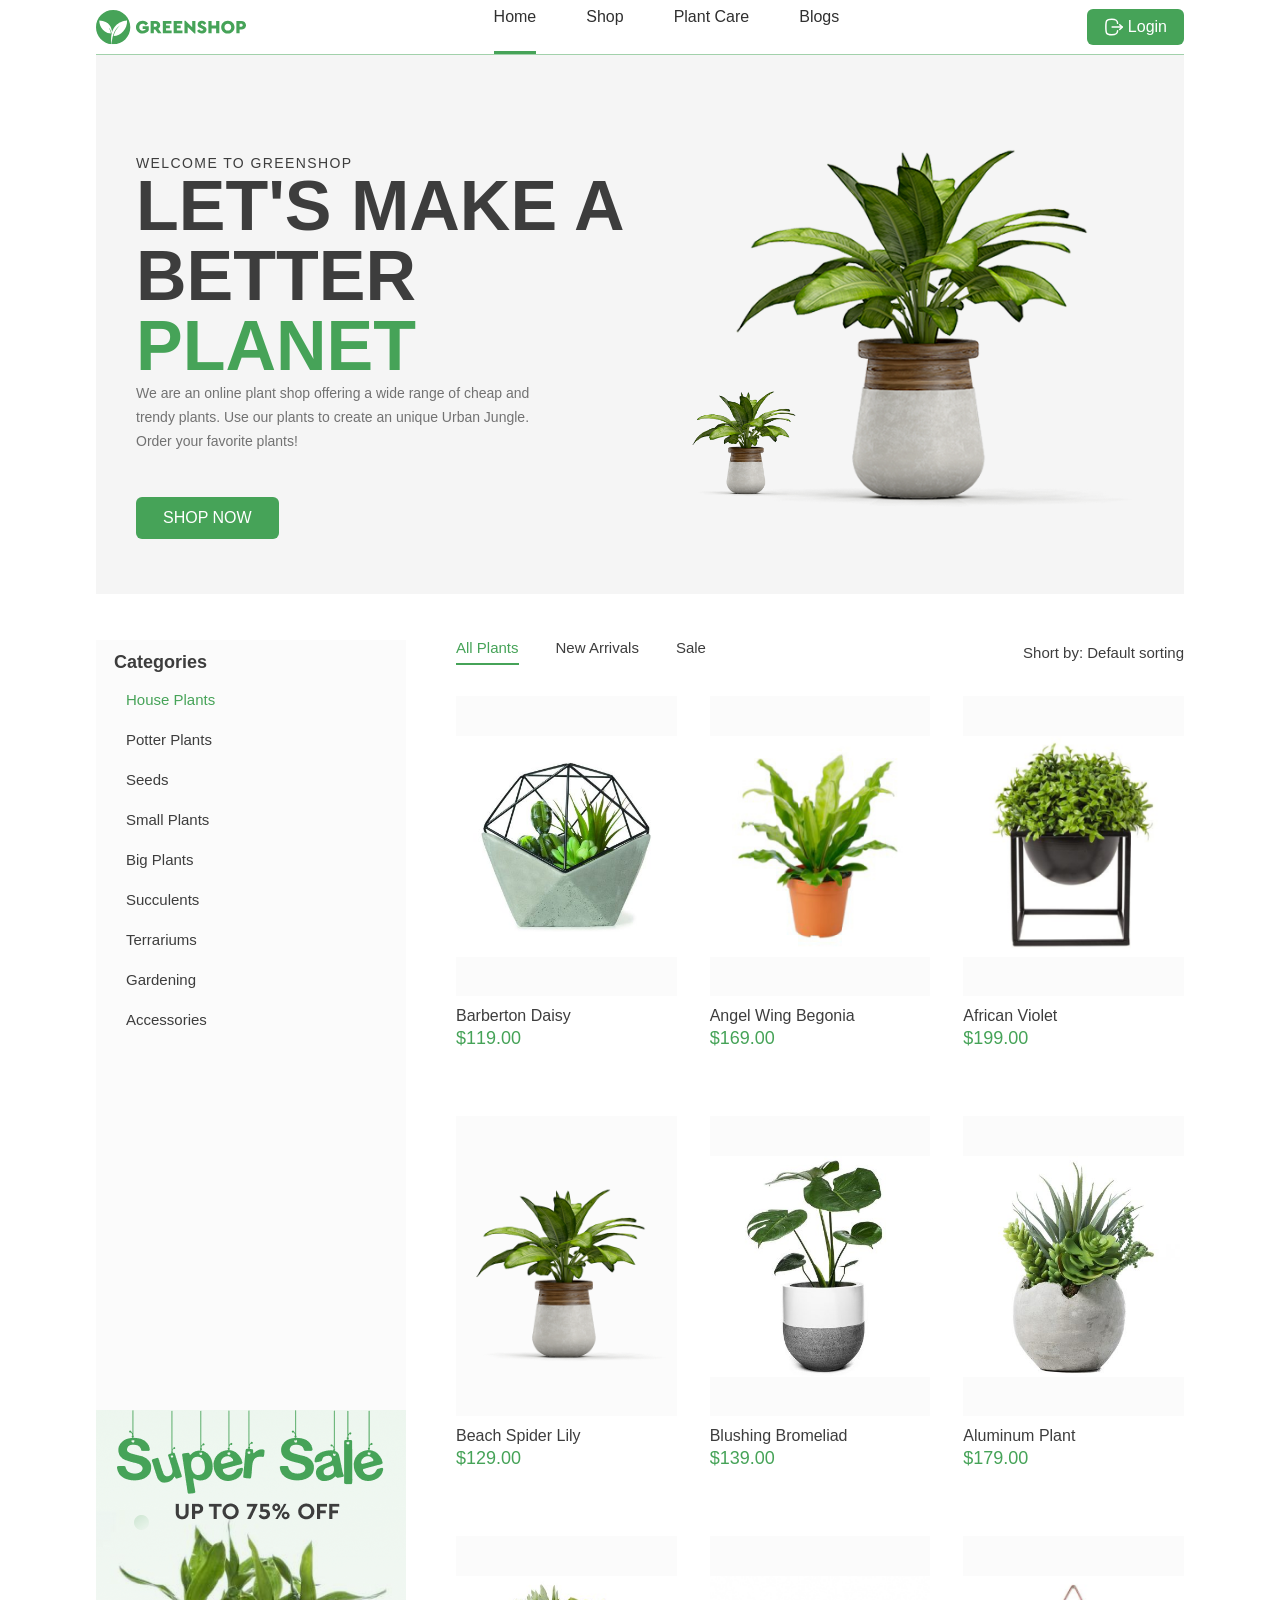
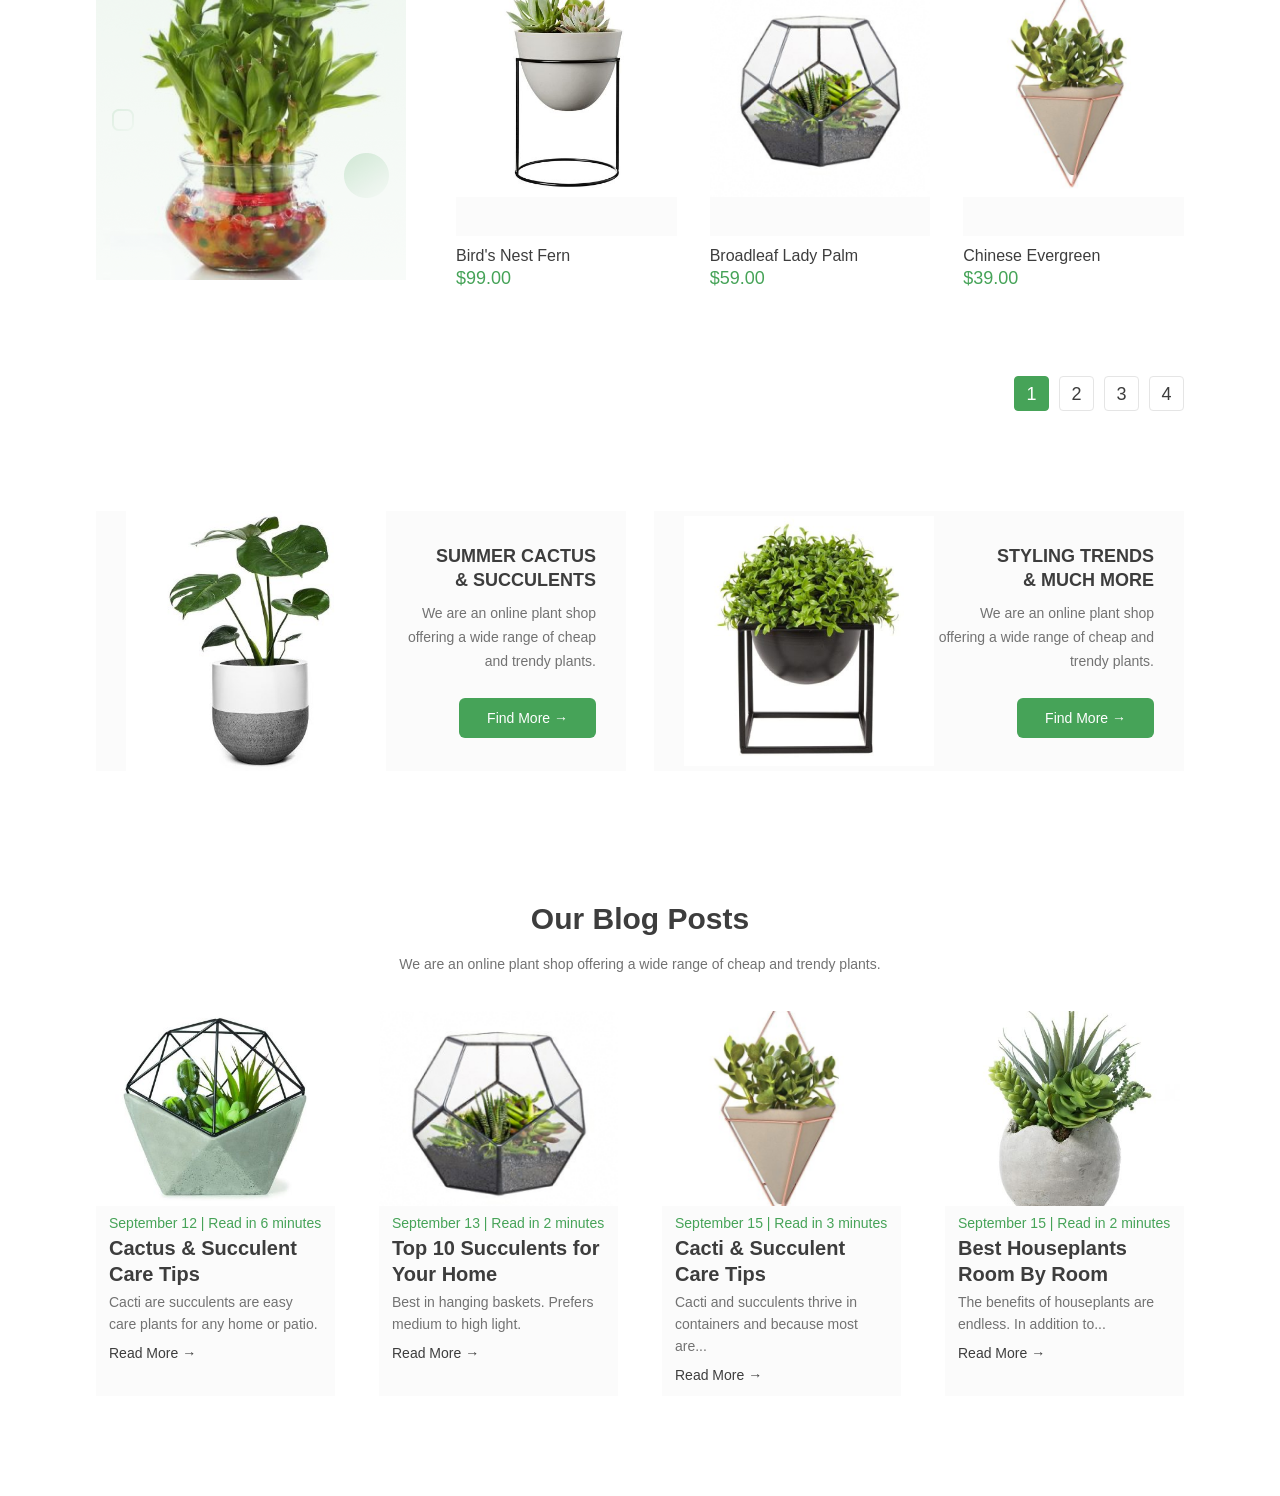
==== index.html @ 78cad722 "add flexbox sections" ====
<!DOCTYPE html>
<html lang="en">
<head>
    <meta charset="UTF-8">
    <meta name="viewport" content="width=device-width, initial-scale=1.0">
    <title>Greenshop</title>
    <link rel="stylesheet" href="./styles/styles.css">
</head>

<body>
    <div class="container">
    <header class="header">
        <svg width="150" height="35" viewBox="0 0 150 35" fill="none" xmlns="http://www.w3.org/2000/svg">
  <g clip-path="url(#clip0_1_1069)">
    <path d="M17.15 0C7.67748 0 0 7.67746 0 17.15C0 26.0201 6.73548 33.3175 15.3711 34.207C14.8496 29.9134 15.0436 26.4001 15.7067 23.5135C15.3347 21.7225 14.4898 19.0703 12.5734 17.1864C12.5734 17.1864 13.8348 19.0784 14.5181 21.6214C14.5181 21.6255 14.5221 21.6295 14.5221 21.6335C14.5949 21.9044 14.6596 22.1793 14.7162 22.4623C14.7283 22.527 14.7404 22.5917 14.7526 22.6604C14.8051 22.9515 14.8536 23.2426 14.886 23.5418C5.19513 22.3532 3.12921 13.6569 3.35561 10.3781C13.665 10.9482 15.7754 17.8292 16.0827 22.0985C19.4585 11.0412 30.1843 10.4024 31.0697 10.3781C31.4538 18.8763 25.1509 25.5026 17.6149 26.0807C17.6635 25.8503 17.7201 25.6198 17.7767 25.3934C17.7928 25.3247 17.813 25.26 17.8333 25.1913C17.8777 25.0296 17.9222 24.8679 17.9748 24.7061C17.995 24.6374 18.0192 24.5646 18.0394 24.4959C18.096 24.318 18.1567 24.1442 18.2173 23.9663C18.2335 23.9259 18.2456 23.8854 18.2618 23.845C18.3386 23.6348 18.4195 23.4326 18.5003 23.2305C18.5084 23.2143 18.5125 23.1941 18.5205 23.1779C18.5205 23.1779 18.5205 23.1779 18.5246 23.1779C20.4571 18.5043 24.0229 15.4439 24.0229 15.4439C17.0247 19.4868 15.8441 29.9983 15.6582 34.2231C16.1514 34.2676 16.6446 34.2999 17.15 34.2999C26.6225 34.2999 34.3 26.6225 34.3 17.15C34.3 7.67746 26.6225 0 17.15 0Z" fill="#46A358"/>
    <path d="M46.7037 10.7454C48.9718 10.7454 50.8235 11.7197 52.0242 13.4986L49.7764 15.4109C48.9718 14.287 47.9975 13.7048 46.6471 13.7048C44.5691 13.7048 43.2753 15.0713 43.2753 17.1534C43.2753 19.2719 44.6418 20.695 46.8372 20.695C48.0177 20.695 48.9556 20.2826 49.554 19.5912V19.0091H46.6673V16.2356H52.7762V20.133C52.194 21.1639 51.3693 21.9887 50.3019 22.6234C49.2346 23.242 48.0339 23.5614 46.7037 23.5614C42.9923 23.618 39.9237 20.7313 39.9763 17.1534C39.9197 13.5956 42.9923 10.6888 46.7037 10.7454Z" fill="#46A358"/>
    <path d="M61.9576 23.3316L59.168 19.4908H57.8379V23.3316H54.6157V10.9684H59.4672C62.2204 10.9684 64.2459 12.6543 64.2459 15.2215C64.2459 16.7376 63.5141 17.995 62.2972 18.7429L65.5558 23.3316H61.9576ZM57.8338 16.681H59.4833C60.3809 16.681 60.963 16.0988 60.963 15.2215C60.963 14.3442 60.3809 13.7782 59.4833 13.7782H57.8338V16.681Z" fill="#46A358"/>
    <path d="M66.8333 10.9684H75.4124V13.8712H70.0555V15.5773H73.876V18.2739H70.0555V20.4288H75.6388V23.3316H66.8333V10.9684Z" fill="#46A358"/>
    <path d="M77.6441 10.9684H86.2231V13.8712H80.8663V15.5773H84.6868V18.2739H80.8663V20.4288H86.4495V23.3316H77.6441V10.9684Z" fill="#46A358"/>
    <path d="M99.4192 10.9683V23.5579H98.3882L91.681 17.057V23.3315H88.4588V10.7419H89.4897L96.197 17.1499V10.9683H99.4192Z" fill="#46A358"/>
    <path d="M103.264 19.135C103.996 20.1094 104.764 20.7279 106.017 20.7279C106.862 20.7279 107.291 20.4288 107.291 19.8264C107.291 19.2846 107.008 19.1148 106.033 18.6822L104.76 18.1203C102.718 17.2187 101.631 16.0584 101.631 14.3927C101.631 12.2014 103.43 10.7379 105.957 10.7379C107.998 10.7379 109.442 11.7123 110.19 13.2283L108.035 14.8778C107.436 13.9803 106.874 13.5679 105.993 13.5679C105.318 13.5679 104.889 13.8307 104.889 14.3563C104.889 14.8051 105.152 15.0517 105.957 15.367L107.38 15.9654C109.535 16.867 110.545 17.9505 110.545 19.6929C110.545 22.0904 108.576 23.5539 106.009 23.5539C103.782 23.5539 101.982 22.4866 101.081 20.7805L103.264 19.135Z" fill="#46A358"/>
    <path d="M112.393 10.9684H115.615V15.4843H120.131V10.9684H123.353V23.3316H120.131V18.3871H115.615V23.3316H112.393V10.9684Z" fill="#46A358"/>
    <path d="M131.843 10.7419C135.441 10.6651 138.607 13.6084 138.53 17.1499C138.603 20.7279 135.441 23.6145 131.843 23.5579C128.229 23.6145 125.116 20.7279 125.193 17.1499C125.116 13.6084 128.229 10.6692 131.843 10.7419ZM131.859 13.7014C129.874 13.7014 128.488 15.1083 128.488 17.1499C128.488 18.1809 128.807 19.0218 129.426 19.6606C130.044 20.2791 130.869 20.5985 131.859 20.5985C133.772 20.5985 135.231 19.2118 135.231 17.1499C135.235 15.1083 133.772 13.7014 131.859 13.7014Z" fill="#46A358"/>
    <path d="M140.374 10.9684H145.226C147.979 10.9684 150.004 12.6543 150.004 15.2215C150.004 17.7524 147.926 19.4908 145.226 19.4908H143.596V23.3316H140.374V10.9684ZM145.242 16.681C146.139 16.681 146.721 16.0988 146.721 15.2215C146.721 14.3442 146.139 13.7782 145.242 13.7782H143.592V16.681H145.242Z" fill="#46A358"/>
  </g>
  <defs>
    <clipPath id="clip0_1_1069">
      <rect width="150" height="34.2999" fill="white"/>
    </clipPath>
  </defs>
</svg>
    <menu class="menu">
        <li class="menuItem active">Home</li>
        <li class="menuItem">Shop</li>
        <li class="menuItem">Plant Care</li>
        <li class="menuItem">Blogs</li>
    </menu>
    <a class="hederBtn" href="./registration.html">
        <svg width="20" height="20" viewBox="0 0 20 20" fill="none" xmlns="http://www.w3.org/2000/svg">
        <path d="M18.1592 10.1006H8.125" stroke="white" stroke-width="1.5" stroke-linecap="round" stroke-linejoin="round"/>
        <path d="M15.7202 7.67059L18.1602 10.1006L15.7202 12.5306" stroke="white" stroke-width="1.5" stroke-linecap="round" stroke-linejoin="round"/>
        <path d="M13.6332 6.35826C13.3582 3.37493 12.2415 2.2916 7.79985 2.2916C1.88234 2.2916 1.88234 4.2166 1.88234 9.99993C1.88234 15.7833 1.88234 17.7083 7.79985 17.7083C12.2415 17.7083 13.3582 16.6249 13.6332 13.6416" stroke="white" stroke-width="1.5" stroke-linecap="round" stroke-linejoin="round"/>
        </svg>
        Login
      </a>
    </header> 
      <main class="main">
    <section class="hero">
        <div class="heroText">
            <p class="heroSubtitle">WELCOME TO GREENSHOP</p>

            <h1 class="heroTitle">
                LET'S MAKE A <br>
                BETTER <span>PLANET</span>
            </h1>

            <p class="heroDescription">
                We are an online plant shop offering a wide range of cheap and trendy plants.
                Use our plants to create an unique Urban Jungle. Order your favorite plants!
            </p>

            <a class="shopBtn" href="#">SHOP NOW</a>
        </div>

        <div class="heroImage">
            <img class="heroPlantBig" src="./img/01 1.png" alt="Plant">
            <img class="heroPlantSmall" src="./img/flower-2.png" alt="Small plant">
        </div>
    </section>

    <section class="shopSection">
        <aside class="shopSidebar">
            <div class="categoriesBox">
                <h3 class="categoriesTitle">Categories</h3>

                <ul class="categoriesList">
                    <li class="categoryItem categoryItemActive">House Plants</li>
                    <li class="categoryItem">Potter Plants</li>
                    <li class="categoryItem">Seeds</li>
                    <li class="categoryItem">Small Plants</li>
                    <li class="categoryItem">Big Plants</li>
                    <li class="categoryItem">Succulents</li>
                    <li class="categoryItem">Terrariums</li>
                    <li class="categoryItem">Gardening</li>
                    <li class="categoryItem">Accessories</li>
                </ul>
            </div>

            <img class="saleBanner" src="./img/flower10.png" alt="Super Sale">
        </aside>

        <div class="shopProducts">
            <div class="productsTop">
                <ul class="productsTabs">
                    <li class="productsTab productsTabActive">All Plants</li>
                    <li class="productsTab">New Arrivals</li>
                    <li class="productsTab">Sale</li>
                </ul>

                <p class="productsSorting">Short by: Default sorting</p>
            </div>

            <div class="productsGrid">
                <div class="productCard">
                    <div class="productImageBox">
                        <img src="./img/flower1.png" alt="Barberton Daisy">
                    </div>
                    <h4 class="productName">Barberton Daisy</h4>
                    <p class="productPrice">$119.00</p>
                </div>

                <div class="productCard">
                    <div class="productImageBox">
                        <img src="./img/flower2.png" alt="Angel Wing Begonia">
                    </div>
                    <h4 class="productName">Angel Wing Begonia</h4>
                    <p class="productPrice">$169.00</p>
                </div>

                <div class="productCard">
                    <div class="productImageBox">
                        <img src="./img/flower3.png" alt="African Violet">
                    </div>
                    <h4 class="productName">African Violet</h4>
                    <p class="productPrice">$199.00</p>
                </div>

                <div class="productCard">
                    <div class="productImageBox">
                        <img src="./img/flower4.png" alt="Beach Spider Lily">
                    </div>
                    <h4 class="productName">Beach Spider Lily</h4>
                    <p class="productPrice">$129.00</p>
                </div>

                <div class="productCard">
                    <div class="productImageBox">
                        <img src="./img/flower5.png" alt="Blushing Bromeliad">
                    </div>
                    <h4 class="productName">Blushing Bromeliad</h4>
                    <p class="productPrice">$139.00</p>
                </div>

                <div class="productCard">
                    <div class="productImageBox">
                        <img src="./img/flower6.png" alt="Aluminum Plant">
                    </div>
                    <h4 class="productName">Aluminum Plant</h4>
                    <p class="productPrice">$179.00</p>
                </div>

                <div class="productCard">
                    <div class="productImageBox">
                        <img src="./img/flower7.png" alt="Bird's Nest Fern">
                    </div>
                    <h4 class="productName">Bird's Nest Fern</h4>
                    <p class="productPrice">$99.00</p>
                </div>

                <div class="productCard">
                    <div class="productImageBox">
                        <img src="./img/flower8.png" alt="Broadleaf Lady Palm">
                    </div>
                    <h4 class="productName">Broadleaf Lady Palm</h4>
                    <p class="productPrice">$59.00</p>
                </div>

                <div class="productCard">
                    <div class="productImageBox">
                        <img src="./img/flower9.png" alt="Chinese Evergreen">
                    </div>
                    <h4 class="productName">Chinese Evergreen</h4>
                    <p class="productPrice">$39.00</p>
                </div>
            </div>

            <div class="pagination">
                <a class="paginationItem paginationItemActive" href="#">1</a>
                <a class="paginationItem" href="#">2</a>
                <a class="paginationItem" href="#">3</a>
                <a class="paginationItem" href="#">4</a>
            </div>
        </div>
    </section>

    <section class="promoSection">
        <div class="promoCard">
            <img class="promoImage" src="./img/flower5.png" alt="Summer Cactus">

            <div class="promoText">
                <h3 class="promoTitle">SUMMER CACTUS <br> & SUCCULENTS</h3>
                <p class="promoDescription">
                    We are an online plant shop offering a wide range of cheap and trendy plants.
                </p>
                <a class="promoBtn" href="#">Find More →</a>
            </div>
        </div>

        <div class="promoCard">
            <img class="promoImage" src="./img/flower3.png" alt="Styling Trends">

            <div class="promoText">
                <h3 class="promoTitle">STYLING TRENDS <br> & MUCH MORE</h3>
                <p class="promoDescription">
                    We are an online plant shop offering a wide range of cheap and trendy plants.
                </p>
                <a class="promoBtn" href="#">Find More →</a>
            </div>
        </div>
    </section>

    <section class="blogSection">
        <div class="blogHeader">
            <h2 class="blogTitle">Our Blog Posts</h2>
            <p class="blogSubtitle">
                We are an online plant shop offering a wide range of cheap and trendy plants.
            </p>
        </div>

        <div class="blogGrid">
            <div class="blogCard">
                <img class="blogImage" src="./img/flower1.png" alt="Cactus Care Tips">

                <div class="blogContent">
                    <p class="blogMeta">September 12 | Read in 6 minutes</p>
                    <h3 class="blogCardTitle">Cactus & Succulent <br> Care Tips</h3>
                    <p class="blogText">
                        Cacti are succulents are easy care plants for any home or patio.
                    </p>
                    <a class="blogLink" href="#">Read More →</a>
                </div>
            </div>

            <div class="blogCard">
                <img class="blogImage" src="./img/flower8.png" alt="Succulents For Home">

                <div class="blogContent">
                    <p class="blogMeta">September 13 | Read in 2 minutes</p>
                    <h3 class="blogCardTitle">Top 10 Succulents for <br> Your Home</h3>
                    <p class="blogText">
                        Best in hanging baskets. Prefers medium to high light.
                    </p>
                    <a class="blogLink" href="#">Read More →</a>
                </div>
            </div>

            <div class="blogCard">
                <img class="blogImage" src="./img/flower9.png" alt="Succulent Care Tips">

                <div class="blogContent">
                    <p class="blogMeta">September 15 | Read in 3 minutes</p>
                    <h3 class="blogCardTitle">Cacti & Succulent <br> Care Tips</h3>
                    <p class="blogText">
                        Cacti and succulents thrive in containers and because most are...
                    </p>
                    <a class="blogLink" href="#">Read More →</a>
                </div>
            </div>

            <div class="blogCard">
                <img class="blogImage" src="./img/flower6.png" alt="Houseplants Room">

                <div class="blogContent">
                    <p class="blogMeta">September 15 | Read in 2 minutes</p>
                    <h3 class="blogCardTitle">Best Houseplants <br> Room By Room</h3>
                    <p class="blogText">
                        The benefits of houseplants are endless. In addition to...
                    </p>
                    <a class="blogLink" href="#">Read More →</a>
                </div>
            </div>
        </div>
    </section>
</main>
    </div>
</body>
</html>
---- styles/styles.css ----
@font-face {
    font-family: "CeraPro Regular";
    src: url("../fonts/CeraPro-Regular.woff2");
}

@font-face {
    font-family: "CeraPro Medium";
    src: url("../fonts/CeraPro-Medium.woff2");
}

@font-face {
    font-family: "CeraPro Bold";
    src: url("../fonts/CeraPro-Bold.woff2");
}

* {
    box-sizing: border-box;
}

body {
    margin: 0;
}

.container {
    width: 85%;
    margin: 0 auto;
}

.header {
    display: flex;
    justify-content: space-between;
    align-items: center;
    border-bottom: 1px solid rgba(70, 163, 88, 0.50);
}

.menu {
    display: flex;
    gap: 50px;
    list-style: none;
    margin: 0;
    padding: 0;
}

.menuItem {
    color: #303030;
    font-family: "CeraPro Regular", sans-serif;
    font-size: 16px;
    border-bottom: 3px solid transparent;
    padding: 8px 0 25px;
}

.active {
    font-family: "CeraPro Bold", sans-serif;
    border-color: #46A358;
}

.hederBtn,
.headerBtn {
    background: #46A358;
    color: #ffffff;
    border-radius: 6px;
    display: flex;
    align-items: center;
    gap: 4px;
    padding: 8px 17px;
    text-decoration: none;
    font-family: "CeraPro Medium", sans-serif;
    font-size: 16px;
    font-weight: 500;
    line-height: 20px;
}

.hero {
    background-color: #F5F5F5;
    padding: 68px 40px;
    display: flex;
    align-items: center;
}

.heroText {
    flex: 0 0 50%;
}

.heroImage {
    flex: 0 0 50%;
    text-align: right;
    position: relative;
}

.heroPlantBig {
    width: 450px;
}

.heroPlantSmall {
    width: 135px;
    position: absolute;
    left: 40px;
    bottom: 20px;
}

.heroSubtitle {
    margin: 0;
    color: #3D3D3D;
    font-family: "CeraPro Medium", sans-serif;
    font-size: 14px;
    line-height: 16px;
    letter-spacing: 1.4px;
}

.heroTitle {
    margin: 0;
    color: #3D3D3D;
    font-family: "CeraPro Bold", sans-serif;
    font-size: 70px;
    line-height: 70px;
}

.heroTitle span {
    color: #46A358;
}

.heroDescription {
    width: 80%;
    margin: 0;
    color: #727272;
    font-family: "CeraPro Regular", sans-serif;
    font-size: 14px;
    line-height: 24px;
}

.shopBtn {
    display: inline-block;
    background-color: #46A358;
    color: #ffffff;
    font-family: "CeraPro Bold", sans-serif;
    font-size: 16px;
    line-height: 20px;
    text-decoration: none;
    padding: 11px 27px;
    border-radius: 6px;
    transform: translateY(44px);
}

.shopSection {
    display: flex;
    gap: 50px;
    margin-top: 46px;
}

.shopSidebar {
    flex: 0 0 310px;
}

.categoriesBox {
    background-color: #FBFBFB;
    padding: 14px 18px 370px;
}

.categoriesTitle {
    margin: 0 0 10px;
    color: #3D3D3D;
    font-family: "CeraPro Bold", sans-serif;
    font-size: 18px;
    line-height: 16px;
}

.categoriesList {
    list-style: none;
    margin: 0;
    padding: 0 0 0 12px;
}

.categoryItem {
    color: #3D3D3D;
    font-family: "CeraPro Regular", sans-serif;
    font-size: 15px;
    line-height: 40px;
}

.categoryItemActive {
    color: #46A358;
    font-family: "CeraPro Bold", sans-serif;
}

.saleBanner {
    display: block;
    width: 100%;
}

.shopProducts {
    flex: 1;
}

.productsTop {
    display: flex;
    justify-content: space-between;
    align-items: center;
    margin-bottom: 31px;
}

.productsTabs {
    display: flex;
    gap: 37px;
    list-style: none;
    margin: 0;
    padding: 0;
}

.productsTab {
    color: #3D3D3D;
    font-family: "CeraPro Regular", sans-serif;
    font-size: 15px;
    line-height: 16px;
    padding-bottom: 7px;
    border-bottom: 2px solid transparent;
}

.productsTabActive {
    color: #46A358;
    font-family: "CeraPro Bold", sans-serif;
    border-color: #46A358;
}

.productsSorting {
    margin: 0;
    color: #3D3D3D;
    font-family: "CeraPro Regular", sans-serif;
    font-size: 15px;
    line-height: 16px;
}

.productsGrid {
    display: flex;
    flex-wrap: wrap;
    column-gap: 33px;
    row-gap: 70px;
}

.productCard {
    flex: 0 0 calc((100% - 66px) / 3);
}

.productImageBox {
    background-color: #FBFBFB;
    height: 300px;
    display: flex;
    align-items: center;
    justify-content: center;
}

.productImageBox img {
    max-width: 100%;
    max-height: 250px;
}

.productName {
    margin: 12px 0 6px;
    color: #3D3D3D;
    font-family: "CeraPro Regular", sans-serif;
    font-size: 16px;
    line-height: 16px;
    font-weight: 400;
}

.productPrice {
    margin: 0;
    color: #46A358;
    font-family: "CeraPro Bold", sans-serif;
    font-size: 18px;
    line-height: 16px;
}

.pagination {
    display: flex;
    justify-content: flex-end;
    gap: 10px;
    margin-top: 90px;
}

.paginationItem {
    width: 35px;
    height: 35px;
    border: 1px solid #E5E5E5;
    border-radius: 4px;
    color: #3D3D3D;
    font-family: "CeraPro Regular", sans-serif;
    font-size: 18px;
    line-height: 35px;
    text-align: center;
    text-decoration: none;
}

.paginationItemActive {
    background-color: #46A358;
    border-color: #46A358;
    color: #ffffff;
    font-family: "CeraPro Bold", sans-serif;
}

/* HW6 */

.heroPlantSmall {
    width: 135px;
    position: absolute;
    left: 40px;
    bottom: 20px;
    z-index: 2;
}

.promoSection {
    display: flex;
    gap: 28px;
    margin-top: 100px;
}

.promoCard {
    flex: 1;
    background-color: #FBFBFB;
    display: flex;
    align-items: center;
    justify-content: space-between;
    padding: 0 30px;
    min-height: 250px;
}

.promoImage {
    width: 260px;
    object-fit: contain;
}

.promoText {
    text-align: right;
}

.promoTitle {
    margin: 0 0 9px;
    color: #3D3D3D;
    font-family: "CeraPro Bold", sans-serif;
    font-size: 18px;
    line-height: 24px;
}

.promoDescription {
    margin: 0 0 25px;
    color: #727272;
    font-family: "CeraPro Regular", sans-serif;
    font-size: 14px;
    line-height: 24px;
    max-width: 300px;
}

.promoBtn {
    display: inline-block;
    background-color: #46A358;
    color: #ffffff;
    font-family: "CeraPro Medium", sans-serif;
    font-size: 14px;
    line-height: 20px;
    text-decoration: none;
    padding: 10px 28px;
    border-radius: 6px;
}

.blogSection {
    margin-top: 130px;
    margin-bottom: 100px;
}

.blogHeader {
    text-align: center;
    margin-bottom: 35px;
}

.blogTitle {
    margin: 0 0 15px;
    color: #3D3D3D;
    font-family: "CeraPro Bold", sans-serif;
    font-size: 30px;
    line-height: 36px;
}

.blogSubtitle {
    margin: 0;
    color: #727272;
    font-family: "CeraPro Regular", sans-serif;
    font-size: 14px;
    line-height: 24px;
}

.blogGrid {
    display: flex;
    gap: 44px;
}

.blogCard {
    flex: 1;
    background-color: #FBFBFB;
}

.blogImage {
    width: 100%;
    height: 195px;
    object-fit: cover;
    display: block;
}

.blogContent {
    padding: 9px 13px 12px;
}

.blogMeta {
    margin: 0 0 4px;
    color: #46A358;
    font-family: "CeraPro Medium", sans-serif;
    font-size: 14px;
    line-height: 16px;
}

.blogCardTitle {
    margin: 0 0 4px;
    color: #3D3D3D;
    font-family: "CeraPro Bold", sans-serif;
    font-size: 20px;
    line-height: 26px;
}

.blogText {
    margin: 0 0 9px;
    color: #727272;
    font-family: "CeraPro Regular", sans-serif;
    font-size: 14px;
    line-height: 22px;
}

.blogLink {
    color: #3D3D3D;
    font-family: "CeraPro Medium", sans-serif;
    font-size: 14px;
    line-height: 16px;
    text-decoration: none;
}
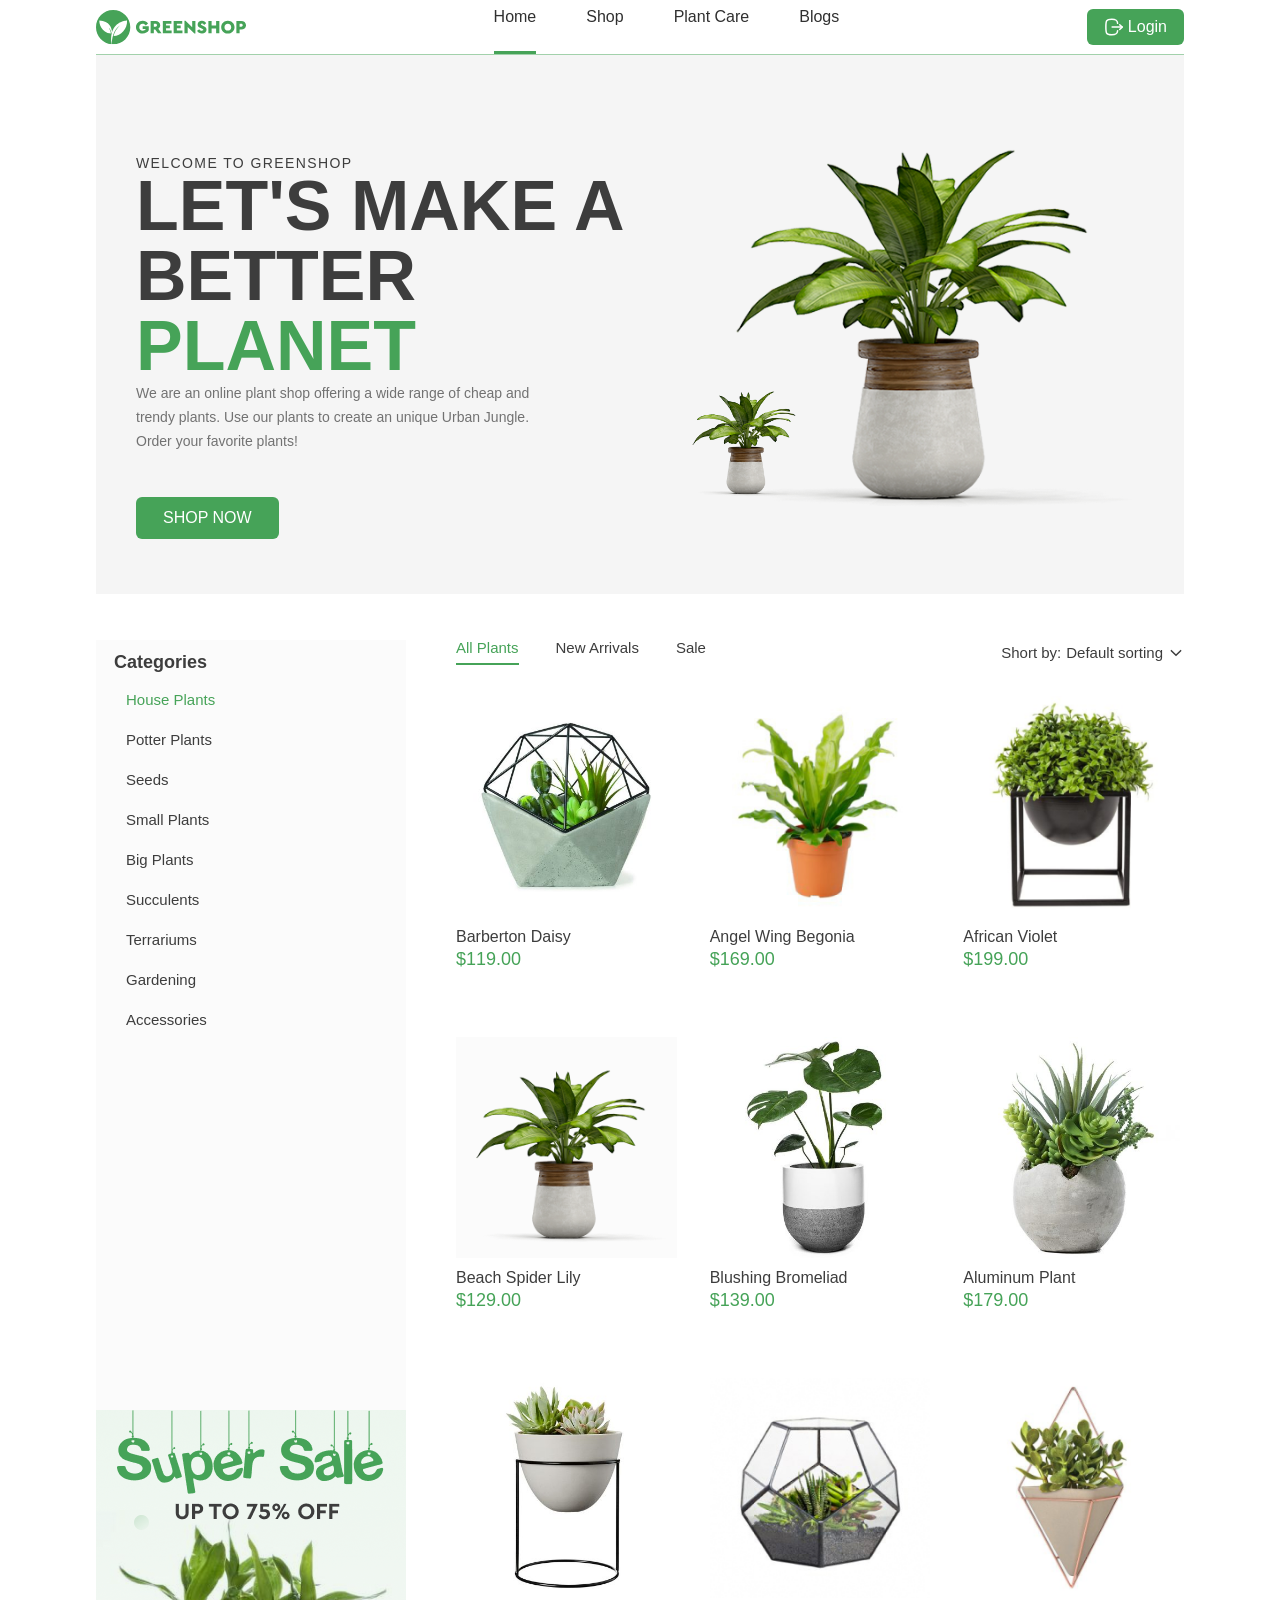
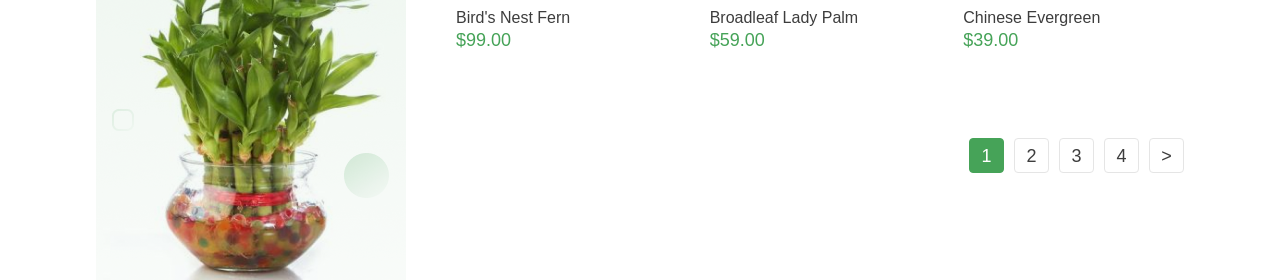
==== commit c181823b: "fix homework 5 corrections" ====
--- a/index.html
+++ b/index.html
@@ -97,7 +97,12 @@
                     <li class="productsTab">Sale</li>
                 </ul>
 
-                <p class="productsSorting">Short by: Default sorting</p>
+                <p class="productsSorting">
+                 Short by: <span>Default sorting</span>
+                <svg class="sortingIcon" width="16" height="16" viewBox="0 0 16 16" fill="none" xmlns="http://www.w3.org/2000/svg">
+                <path d="M12.6667 5.66669L8.00004 10.3334L3.33337 5.66669" stroke="#3D3D3D" stroke-width="1.5" stroke-linecap="round" stroke-linejoin="round"/>
+            </svg>
+            </p>
             </div>
 
             <div class="productsGrid">
@@ -179,99 +184,11 @@
                 <a class="paginationItem" href="#">2</a>
                 <a class="paginationItem" href="#">3</a>
                 <a class="paginationItem" href="#">4</a>
+                <a class="paginationItem paginationNext" href="#">&gt;</a>
             </div>
         </div>
     </section>
-
-    <section class="promoSection">
-        <div class="promoCard">
-            <img class="promoImage" src="./img/flower5.png" alt="Summer Cactus">
-
-            <div class="promoText">
-                <h3 class="promoTitle">SUMMER CACTUS <br> & SUCCULENTS</h3>
-                <p class="promoDescription">
-                    We are an online plant shop offering a wide range of cheap and trendy plants.
-                </p>
-                <a class="promoBtn" href="#">Find More →</a>
-            </div>
-        </div>
-
-        <div class="promoCard">
-            <img class="promoImage" src="./img/flower3.png" alt="Styling Trends">
-
-            <div class="promoText">
-                <h3 class="promoTitle">STYLING TRENDS <br> & MUCH MORE</h3>
-                <p class="promoDescription">
-                    We are an online plant shop offering a wide range of cheap and trendy plants.
-                </p>
-                <a class="promoBtn" href="#">Find More →</a>
-            </div>
-        </div>
-    </section>
-
-    <section class="blogSection">
-        <div class="blogHeader">
-            <h2 class="blogTitle">Our Blog Posts</h2>
-            <p class="blogSubtitle">
-                We are an online plant shop offering a wide range of cheap and trendy plants.
-            </p>
-        </div>
-
-        <div class="blogGrid">
-            <div class="blogCard">
-                <img class="blogImage" src="./img/flower1.png" alt="Cactus Care Tips">
-
-                <div class="blogContent">
-                    <p class="blogMeta">September 12 | Read in 6 minutes</p>
-                    <h3 class="blogCardTitle">Cactus & Succulent <br> Care Tips</h3>
-                    <p class="blogText">
-                        Cacti are succulents are easy care plants for any home or patio.
-                    </p>
-                    <a class="blogLink" href="#">Read More →</a>
-                </div>
-            </div>
-
-            <div class="blogCard">
-                <img class="blogImage" src="./img/flower8.png" alt="Succulents For Home">
-
-                <div class="blogContent">
-                    <p class="blogMeta">September 13 | Read in 2 minutes</p>
-                    <h3 class="blogCardTitle">Top 10 Succulents for <br> Your Home</h3>
-                    <p class="blogText">
-                        Best in hanging baskets. Prefers medium to high light.
-                    </p>
-                    <a class="blogLink" href="#">Read More →</a>
-                </div>
-            </div>
-
-            <div class="blogCard">
-                <img class="blogImage" src="./img/flower9.png" alt="Succulent Care Tips">
-
-                <div class="blogContent">
-                    <p class="blogMeta">September 15 | Read in 3 minutes</p>
-                    <h3 class="blogCardTitle">Cacti & Succulent <br> Care Tips</h3>
-                    <p class="blogText">
-                        Cacti and succulents thrive in containers and because most are...
-                    </p>
-                    <a class="blogLink" href="#">Read More →</a>
-                </div>
-            </div>
-
-            <div class="blogCard">
-                <img class="blogImage" src="./img/flower6.png" alt="Houseplants Room">
-
-                <div class="blogContent">
-                    <p class="blogMeta">September 15 | Read in 2 minutes</p>
-                    <h3 class="blogCardTitle">Best Houseplants <br> Room By Room</h3>
-                    <p class="blogText">
-                        The benefits of houseplants are endless. In addition to...
-                    </p>
-                    <a class="blogLink" href="#">Read More →</a>
-                </div>
-            </div>
-        </div>
-    </section>
-</main>
+    </main>
     </div>
 </body>
 </html>
--- a/styles/styles.css
+++ b/styles/styles.css
@@ -227,6 +227,15 @@
     font-family: "CeraPro Regular", sans-serif;
     font-size: 15px;
     line-height: 16px;
+    display: flex;
+    align-items: center;
+    gap: 5px;
+}
+
+.sortingIcon {
+    width: 16px;
+    height: 16px;
+    flex-shrink: 0;
 }
 
 .productsGrid {
@@ -242,7 +251,6 @@
 
 .productImageBox {
     background-color: #FBFBFB;
-    height: 300px;
     display: flex;
     align-items: center;
     justify-content: center;
@@ -295,147 +303,4 @@
     border-color: #46A358;
     color: #ffffff;
     font-family: "CeraPro Bold", sans-serif;
-}
-
-/* HW6 */
-
-.heroPlantSmall {
-    width: 135px;
-    position: absolute;
-    left: 40px;
-    bottom: 20px;
-    z-index: 2;
-}
-
-.promoSection {
-    display: flex;
-    gap: 28px;
-    margin-top: 100px;
-}
-
-.promoCard {
-    flex: 1;
-    background-color: #FBFBFB;
-    display: flex;
-    align-items: center;
-    justify-content: space-between;
-    padding: 0 30px;
-    min-height: 250px;
-}
-
-.promoImage {
-    width: 260px;
-    object-fit: contain;
-}
-
-.promoText {
-    text-align: right;
-}
-
-.promoTitle {
-    margin: 0 0 9px;
-    color: #3D3D3D;
-    font-family: "CeraPro Bold", sans-serif;
-    font-size: 18px;
-    line-height: 24px;
-}
-
-.promoDescription {
-    margin: 0 0 25px;
-    color: #727272;
-    font-family: "CeraPro Regular", sans-serif;
-    font-size: 14px;
-    line-height: 24px;
-    max-width: 300px;
-}
-
-.promoBtn {
-    display: inline-block;
-    background-color: #46A358;
-    color: #ffffff;
-    font-family: "CeraPro Medium", sans-serif;
-    font-size: 14px;
-    line-height: 20px;
-    text-decoration: none;
-    padding: 10px 28px;
-    border-radius: 6px;
-}
-
-.blogSection {
-    margin-top: 130px;
-    margin-bottom: 100px;
-}
-
-.blogHeader {
-    text-align: center;
-    margin-bottom: 35px;
-}
-
-.blogTitle {
-    margin: 0 0 15px;
-    color: #3D3D3D;
-    font-family: "CeraPro Bold", sans-serif;
-    font-size: 30px;
-    line-height: 36px;
-}
-
-.blogSubtitle {
-    margin: 0;
-    color: #727272;
-    font-family: "CeraPro Regular", sans-serif;
-    font-size: 14px;
-    line-height: 24px;
-}
-
-.blogGrid {
-    display: flex;
-    gap: 44px;
-}
-
-.blogCard {
-    flex: 1;
-    background-color: #FBFBFB;
-}
-
-.blogImage {
-    width: 100%;
-    height: 195px;
-    object-fit: cover;
-    display: block;
-}
-
-.blogContent {
-    padding: 9px 13px 12px;
-}
-
-.blogMeta {
-    margin: 0 0 4px;
-    color: #46A358;
-    font-family: "CeraPro Medium", sans-serif;
-    font-size: 14px;
-    line-height: 16px;
-}
-
-.blogCardTitle {
-    margin: 0 0 4px;
-    color: #3D3D3D;
-    font-family: "CeraPro Bold", sans-serif;
-    font-size: 20px;
-    line-height: 26px;
-}
-
-.blogText {
-    margin: 0 0 9px;
-    color: #727272;
-    font-family: "CeraPro Regular", sans-serif;
-    font-size: 14px;
-    line-height: 22px;
-}
-
-.blogLink {
-    color: #3D3D3D;
-    font-family: "CeraPro Medium", sans-serif;
-    font-size: 14px;
-    line-height: 16px;
-    text-decoration: none;
 }
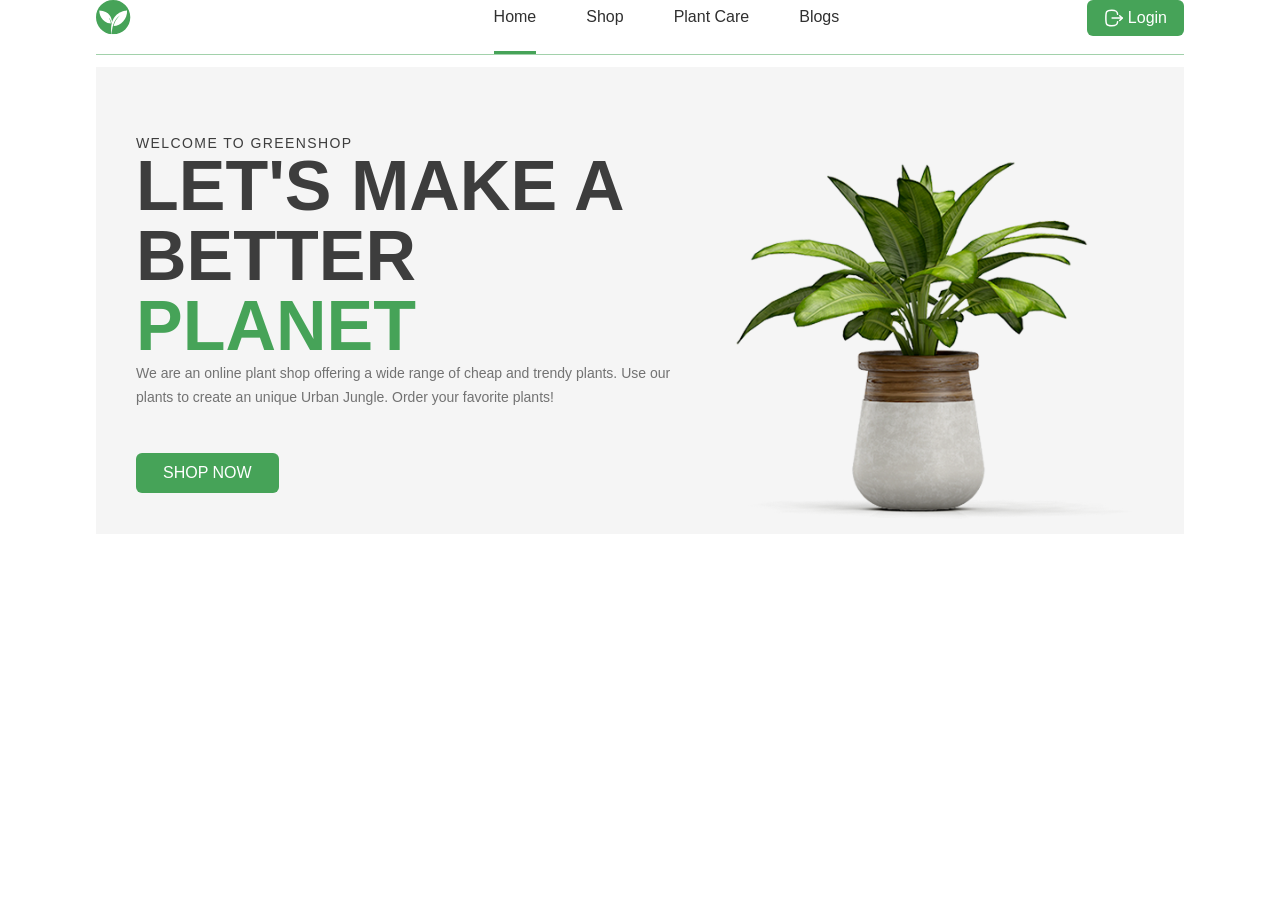
==== commit 096e9a3d: "fix: layout fixes from teacher" ====
--- a/index.html
+++ b/index.html
@@ -9,186 +9,54 @@
 
 <body>
     <div class="container">
-    <header class="header">
-        <svg width="150" height="35" viewBox="0 0 150 35" fill="none" xmlns="http://www.w3.org/2000/svg">
-  <g clip-path="url(#clip0_1_1069)">
-    <path d="M17.15 0C7.67748 0 0 7.67746 0 17.15C0 26.0201 6.73548 33.3175 15.3711 34.207C14.8496 29.9134 15.0436 26.4001 15.7067 23.5135C15.3347 21.7225 14.4898 19.0703 12.5734 17.1864C12.5734 17.1864 13.8348 19.0784 14.5181 21.6214C14.5181 21.6255 14.5221 21.6295 14.5221 21.6335C14.5949 21.9044 14.6596 22.1793 14.7162 22.4623C14.7283 22.527 14.7404 22.5917 14.7526 22.6604C14.8051 22.9515 14.8536 23.2426 14.886 23.5418C5.19513 22.3532 3.12921 13.6569 3.35561 10.3781C13.665 10.9482 15.7754 17.8292 16.0827 22.0985C19.4585 11.0412 30.1843 10.4024 31.0697 10.3781C31.4538 18.8763 25.1509 25.5026 17.6149 26.0807C17.6635 25.8503 17.7201 25.6198 17.7767 25.3934C17.7928 25.3247 17.813 25.26 17.8333 25.1913C17.8777 25.0296 17.9222 24.8679 17.9748 24.7061C17.995 24.6374 18.0192 24.5646 18.0394 24.4959C18.096 24.318 18.1567 24.1442 18.2173 23.9663C18.2335 23.9259 18.2456 23.8854 18.2618 23.845C18.3386 23.6348 18.4195 23.4326 18.5003 23.2305C18.5084 23.2143 18.5125 23.1941 18.5205 23.1779C18.5205 23.1779 18.5205 23.1779 18.5246 23.1779C20.4571 18.5043 24.0229 15.4439 24.0229 15.4439C17.0247 19.4868 15.8441 29.9983 15.6582 34.2231C16.1514 34.2676 16.6446 34.2999 17.15 34.2999C26.6225 34.2999 34.3 26.6225 34.3 17.15C34.3 7.67746 26.6225 0 17.15 0Z" fill="#46A358"/>
-    <path d="M46.7037 10.7454C48.9718 10.7454 50.8235 11.7197 52.0242 13.4986L49.7764 15.4109C48.9718 14.287 47.9975 13.7048 46.6471 13.7048C44.5691 13.7048 43.2753 15.0713 43.2753 17.1534C43.2753 19.2719 44.6418 20.695 46.8372 20.695C48.0177 20.695 48.9556 20.2826 49.554 19.5912V19.0091H46.6673V16.2356H52.7762V20.133C52.194 21.1639 51.3693 21.9887 50.3019 22.6234C49.2346 23.242 48.0339 23.5614 46.7037 23.5614C42.9923 23.618 39.9237 20.7313 39.9763 17.1534C39.9197 13.5956 42.9923 10.6888 46.7037 10.7454Z" fill="#46A358"/>
-    <path d="M61.9576 23.3316L59.168 19.4908H57.8379V23.3316H54.6157V10.9684H59.4672C62.2204 10.9684 64.2459 12.6543 64.2459 15.2215C64.2459 16.7376 63.5141 17.995 62.2972 18.7429L65.5558 23.3316H61.9576ZM57.8338 16.681H59.4833C60.3809 16.681 60.963 16.0988 60.963 15.2215C60.963 14.3442 60.3809 13.7782 59.4833 13.7782H57.8338V16.681Z" fill="#46A358"/>
-    <path d="M66.8333 10.9684H75.4124V13.8712H70.0555V15.5773H73.876V18.2739H70.0555V20.4288H75.6388V23.3316H66.8333V10.9684Z" fill="#46A358"/>
-    <path d="M77.6441 10.9684H86.2231V13.8712H80.8663V15.5773H84.6868V18.2739H80.8663V20.4288H86.4495V23.3316H77.6441V10.9684Z" fill="#46A358"/>
-    <path d="M99.4192 10.9683V23.5579H98.3882L91.681 17.057V23.3315H88.4588V10.7419H89.4897L96.197 17.1499V10.9683H99.4192Z" fill="#46A358"/>
-    <path d="M103.264 19.135C103.996 20.1094 104.764 20.7279 106.017 20.7279C106.862 20.7279 107.291 20.4288 107.291 19.8264C107.291 19.2846 107.008 19.1148 106.033 18.6822L104.76 18.1203C102.718 17.2187 101.631 16.0584 101.631 14.3927C101.631 12.2014 103.43 10.7379 105.957 10.7379C107.998 10.7379 109.442 11.7123 110.19 13.2283L108.035 14.8778C107.436 13.9803 106.874 13.5679 105.993 13.5679C105.318 13.5679 104.889 13.8307 104.889 14.3563C104.889 14.8051 105.152 15.0517 105.957 15.367L107.38 15.9654C109.535 16.867 110.545 17.9505 110.545 19.6929C110.545 22.0904 108.576 23.5539 106.009 23.5539C103.782 23.5539 101.982 22.4866 101.081 20.7805L103.264 19.135Z" fill="#46A358"/>
-    <path d="M112.393 10.9684H115.615V15.4843H120.131V10.9684H123.353V23.3316H120.131V18.3871H115.615V23.3316H112.393V10.9684Z" fill="#46A358"/>
-    <path d="M131.843 10.7419C135.441 10.6651 138.607 13.6084 138.53 17.1499C138.603 20.7279 135.441 23.6145 131.843 23.5579C128.229 23.6145 125.116 20.7279 125.193 17.1499C125.116 13.6084 128.229 10.6692 131.843 10.7419ZM131.859 13.7014C129.874 13.7014 128.488 15.1083 128.488 17.1499C128.488 18.1809 128.807 19.0218 129.426 19.6606C130.044 20.2791 130.869 20.5985 131.859 20.5985C133.772 20.5985 135.231 19.2118 135.231 17.1499C135.235 15.1083 133.772 13.7014 131.859 13.7014Z" fill="#46A358"/>
-    <path d="M140.374 10.9684H145.226C147.979 10.9684 150.004 12.6543 150.004 15.2215C150.004 17.7524 147.926 19.4908 145.226 19.4908H143.596V23.3316H140.374V10.9684ZM145.242 16.681C146.139 16.681 146.721 16.0988 146.721 15.2215C146.721 14.3442 146.139 13.7782 145.242 13.7782H143.592V16.681H145.242Z" fill="#46A358"/>
-  </g>
-  <defs>
-    <clipPath id="clip0_1_1069">
-      <rect width="150" height="34.2999" fill="white"/>
-    </clipPath>
-  </defs>
-</svg>
-    <menu class="menu">
-        <li class="menuItem active">Home</li>
-        <li class="menuItem">Shop</li>
-        <li class="menuItem">Plant Care</li>
-        <li class="menuItem">Blogs</li>
-    </menu>
-    <a class="hederBtn" href="./registration.html">
-        <svg width="20" height="20" viewBox="0 0 20 20" fill="none" xmlns="http://www.w3.org/2000/svg">
-        <path d="M18.1592 10.1006H8.125" stroke="white" stroke-width="1.5" stroke-linecap="round" stroke-linejoin="round"/>
-        <path d="M15.7202 7.67059L18.1602 10.1006L15.7202 12.5306" stroke="white" stroke-width="1.5" stroke-linecap="round" stroke-linejoin="round"/>
-        <path d="M13.6332 6.35826C13.3582 3.37493 12.2415 2.2916 7.79985 2.2916C1.88234 2.2916 1.88234 4.2166 1.88234 9.99993C1.88234 15.7833 1.88234 17.7083 7.79985 17.7083C12.2415 17.7083 13.3582 16.6249 13.6332 13.6416" stroke="white" stroke-width="1.5" stroke-linecap="round" stroke-linejoin="round"/>
-        </svg>
-        Login
-      </a>
-    </header> 
-      <main class="main">
-    <section class="hero">
-        <div class="heroText">
-            <p class="heroSubtitle">WELCOME TO GREENSHOP</p>
+        <header class="header">
+            <svg width="150" height="35" viewBox="0 0 150 35" fill="none" xmlns="http://www.w3.org/2000/svg">
+                <g clip-path="url(#clip0_1_1069)">
+                    <path d="M17.15 0C7.67748 0 0 7.67746 0 17.15C0 26.0201 6.73548 33.3175 15.3711 34.207C14.8496 29.9134 15.0436 26.4001 15.7067 23.5135C15.3347 21.7225 14.4898 19.0703 12.5734 17.1864C12.5734 17.1864 13.8348 19.0784 14.5181 21.6214C14.5181 21.6255 14.5221 21.6295 14.5221 21.6335C14.5949 21.9044 14.6596 22.1793 14.7162 22.4623C14.7283 22.527 14.7404 22.5917 14.7526 22.6604C14.8051 22.9515 14.8536 23.2426 14.886 23.5418C5.19513 22.3532 3.12921 13.6569 3.35561 10.3781C13.665 10.9482 15.7754 17.8292 16.0827 22.0985C19.4585 11.0412 30.1843 10.4024 31.0697 10.3781C31.4538 18.8763 25.1509 25.5026 17.6149 26.0807C17.6635 25.8503 17.7201 25.6198 17.7767 25.3934C17.7928 25.3247 17.813 25.26 17.8333 25.1913C17.8777 25.0296 17.9222 24.8679 17.9748 24.7061C17.995 24.6374 18.0192 24.5646 18.0394 24.4959C18.096 24.318 18.1567 24.1442 18.2173 23.9663C18.2335 23.9259 18.2456 23.8854 18.2618 23.845C18.3386 23.6348 18.4195 23.4326 18.5003 23.2305C18.5084 23.2143 18.5125 23.1941 18.5205 23.1779C18.5205 23.1779 18.5205 23.1779 18.5246 23.1779C20.4571 18.5043 24.0229 15.4439 24.0229 15.4439C17.0247 19.4868 15.8441 29.9983 15.6582 34.2231C16.1514 34.2676 16.6446 34.2999 17.15 34.2999C26.6225 34.2999 34.3 26.6225 34.3 17.15C34.3 7.67746 26.6225 0 17.15 0Z" fill="#46A358"/>
+                </g>
+                <defs>
+                    <clipPath id="clip0_1_1069">
+                        <rect width="150" height="34.2999" fill="white"/>
+                    </clipPath>
+                </defs>
+            </svg>
+            <menu class="menu">
+                <li class="menuItem active">Home</li>
+                <li class="menuItem">Shop</li>
+                <li class="menuItem">Plant Care</li>
+                <li class="menuItem">Blogs</li>
+            </menu>
+            <a class="hederBtn" href="./registration.html">
+                <svg width="20" height="20" viewBox="0 0 20 20" fill="none" xmlns="http://www.w3.org/2000/svg">
+                    <path d="M18.1592 10.1006H8.125" stroke="white" stroke-width="1.5" stroke-linecap="round" stroke-linejoin="round"/>
+                    <path d="M15.7202 7.67059L18.1602 10.1006L15.7202 12.5306" stroke="white" stroke-width="1.5" stroke-linecap="round" stroke-linejoin="round"/>
+                    <path d="M13.6332 6.35826C13.3582 3.37493 12.2415 2.2916 7.79985 2.2916C1.88234 2.2916 1.88234 4.2166 1.88234 9.99993C1.88234 15.7833 1.88234 17.7083 7.79985 17.7083C12.2415 17.7083 13.3582 16.6249 13.6332 13.6416" stroke="white" stroke-width="1.5" stroke-linecap="round" stroke-linejoin="round"/>
+                </svg>
+                Login
+            </a>
+        </header> 
 
-            <h1 class="heroTitle">
-                LET'S MAKE A <br>
-                BETTER <span>PLANET</span>
-            </h1>
+        <main class="main">
+            <div class="heroText">
+                <p class="heroSubtitle">WELCOME TO GREENSHOP</p>
 
-            <p class="heroDescription">
-                We are an online plant shop offering a wide range of cheap and trendy plants.
-                Use our plants to create an unique Urban Jungle. Order your favorite plants!
-            </p>
+                <h1 class="heroTitle">
+                    LET'S MAKE A <br>
+                    BETTER <span>PLANET</span>
+                </h1>
 
-            <a class="shopBtn" href="#">SHOP NOW</a>
-        </div>
+                <p class="heroDescription">
+                    We are an online plant shop offering a wide range of cheap and trendy plants.
+                    Use our plants to create an unique Urban Jungle. Order your favorite plants!
+                </p>
 
-        <div class="heroImage">
-            <img class="heroPlantBig" src="./img/01 1.png" alt="Plant">
-            <img class="heroPlantSmall" src="./img/flower-2.png" alt="Small plant">
-        </div>
-    </section>
-
-    <section class="shopSection">
-        <aside class="shopSidebar">
-            <div class="categoriesBox">
-                <h3 class="categoriesTitle">Categories</h3>
-
-                <ul class="categoriesList">
-                    <li class="categoryItem categoryItemActive">House Plants</li>
-                    <li class="categoryItem">Potter Plants</li>
-                    <li class="categoryItem">Seeds</li>
-                    <li class="categoryItem">Small Plants</li>
-                    <li class="categoryItem">Big Plants</li>
-                    <li class="categoryItem">Succulents</li>
-                    <li class="categoryItem">Terrariums</li>
-                    <li class="categoryItem">Gardening</li>
-                    <li class="categoryItem">Accessories</li>
-                </ul>
+                <a class="shopBtn" href="#">SHOP NOW</a>
             </div>
 
-            <img class="saleBanner" src="./img/flower10.png" alt="Super Sale">
-        </aside>
-
-        <div class="shopProducts">
-            <div class="productsTop">
-                <ul class="productsTabs">
-                    <li class="productsTab productsTabActive">All Plants</li>
-                    <li class="productsTab">New Arrivals</li>
-                    <li class="productsTab">Sale</li>
-                </ul>
-
-                <p class="productsSorting">
-                 Short by: <span>Default sorting</span>
-                <svg class="sortingIcon" width="16" height="16" viewBox="0 0 16 16" fill="none" xmlns="http://www.w3.org/2000/svg">
-                <path d="M12.6667 5.66669L8.00004 10.3334L3.33337 5.66669" stroke="#3D3D3D" stroke-width="1.5" stroke-linecap="round" stroke-linejoin="round"/>
-            </svg>
-            </p>
+            <div class="heroImage">
+                <img class="heroPlantBig" src="./img/01 1.png" alt="Plant">
             </div>
-
-            <div class="productsGrid">
-                <div class="productCard">
-                    <div class="productImageBox">
-                        <img src="./img/flower1.png" alt="Barberton Daisy">
-                    </div>
-                    <h4 class="productName">Barberton Daisy</h4>
-                    <p class="productPrice">$119.00</p>
-                </div>
-
-                <div class="productCard">
-                    <div class="productImageBox">
-                        <img src="./img/flower2.png" alt="Angel Wing Begonia">
-                    </div>
-                    <h4 class="productName">Angel Wing Begonia</h4>
-                    <p class="productPrice">$169.00</p>
-                </div>
-
-                <div class="productCard">
-                    <div class="productImageBox">
-                        <img src="./img/flower3.png" alt="African Violet">
-                    </div>
-                    <h4 class="productName">African Violet</h4>
-                    <p class="productPrice">$199.00</p>
-                </div>
-
-                <div class="productCard">
-                    <div class="productImageBox">
-                        <img src="./img/flower4.png" alt="Beach Spider Lily">
-                    </div>
-                    <h4 class="productName">Beach Spider Lily</h4>
-                    <p class="productPrice">$129.00</p>
-                </div>
-
-                <div class="productCard">
-                    <div class="productImageBox">
-                        <img src="./img/flower5.png" alt="Blushing Bromeliad">
-                    </div>
-                    <h4 class="productName">Blushing Bromeliad</h4>
-                    <p class="productPrice">$139.00</p>
-                </div>
-
-                <div class="productCard">
-                    <div class="productImageBox">
-                        <img src="./img/flower6.png" alt="Aluminum Plant">
-                    </div>
-                    <h4 class="productName">Aluminum Plant</h4>
-                    <p class="productPrice">$179.00</p>
-                </div>
-
-                <div class="productCard">
-                    <div class="productImageBox">
-                        <img src="./img/flower7.png" alt="Bird's Nest Fern">
-                    </div>
-                    <h4 class="productName">Bird's Nest Fern</h4>
-                    <p class="productPrice">$99.00</p>
-                </div>
-
-                <div class="productCard">
-                    <div class="productImageBox">
-                        <img src="./img/flower8.png" alt="Broadleaf Lady Palm">
-                    </div>
-                    <h4 class="productName">Broadleaf Lady Palm</h4>
-                    <p class="productPrice">$59.00</p>
-                </div>
-
-                <div class="productCard">
-                    <div class="productImageBox">
-                        <img src="./img/flower9.png" alt="Chinese Evergreen">
-                    </div>
-                    <h4 class="productName">Chinese Evergreen</h4>
-                    <p class="productPrice">$39.00</p>
-                </div>
-            </div>
-
-            <div class="pagination">
-                <a class="paginationItem paginationItemActive" href="#">1</a>
-                <a class="paginationItem" href="#">2</a>
-                <a class="paginationItem" href="#">3</a>
-                <a class="paginationItem" href="#">4</a>
-                <a class="paginationItem paginationNext" href="#">&gt;</a>
-            </div>
-        </div>
-    </section>
-    </main>
+        </main>
     </div>
 </body>
 </html>
--- a/styles/styles.css
+++ b/styles/styles.css
@@ -29,8 +29,9 @@
 .header {
     display: flex;
     justify-content: space-between;
-    align-items: center;
-    border-bottom: 1px solid rgba(70, 163, 88, 0.50);
+    align-items: flex-start;
+    border-bottom: 1px solid rgba(70, 163, 88, 0.5);
+    margin-bottom: 10px;
 }
 
 .menu {
@@ -54,8 +55,7 @@
     border-color: #46A358;
 }
 
-.hederBtn,
-.headerBtn {
+.hederBtn {
     background: #46A358;
     color: #ffffff;
     border-radius: 6px;
@@ -66,36 +66,38 @@
     text-decoration: none;
     font-family: "CeraPro Medium", sans-serif;
     font-size: 16px;
-    font-weight: 500;
     line-height: 20px;
 }
 
-.hero {
+.main {
     background-color: #F5F5F5;
-    padding: 68px 40px;
+    padding: 68px 40px 0;
+    margin-top: 12px;
     display: flex;
-    align-items: center;
+    justify-content: space-between;
+    align-items: flex-start;
+    overflow: hidden;
 }
 
 .heroText {
-    flex: 0 0 50%;
+    width: 557px;
 }
 
 .heroImage {
-    flex: 0 0 50%;
-    text-align: right;
+    width: 450px;
     position: relative;
 }
 
 .heroPlantBig {
+    display: block;
     width: 450px;
 }
 
 .heroPlantSmall {
     width: 135px;
     position: absolute;
-    left: 40px;
-    bottom: 20px;
+    left: 60px;
+    bottom: 0;
 }
 
 .heroSubtitle {
@@ -120,7 +122,6 @@
 }
 
 .heroDescription {
-    width: 80%;
     margin: 0;
     color: #727272;
     font-family: "CeraPro Regular", sans-serif;
@@ -134,173 +135,8 @@
     color: #ffffff;
     font-family: "CeraPro Bold", sans-serif;
     font-size: 16px;
-    line-height: 20px;
     text-decoration: none;
     padding: 11px 27px;
     border-radius: 6px;
-    transform: translateY(44px);
-}
-
-.shopSection {
-    display: flex;
-    gap: 50px;
-    margin-top: 46px;
-}
-
-.shopSidebar {
-    flex: 0 0 310px;
-}
-
-.categoriesBox {
-    background-color: #FBFBFB;
-    padding: 14px 18px 370px;
-}
-
-.categoriesTitle {
-    margin: 0 0 10px;
-    color: #3D3D3D;
-    font-family: "CeraPro Bold", sans-serif;
-    font-size: 18px;
-    line-height: 16px;
-}
-
-.categoriesList {
-    list-style: none;
-    margin: 0;
-    padding: 0 0 0 12px;
-}
-
-.categoryItem {
-    color: #3D3D3D;
-    font-family: "CeraPro Regular", sans-serif;
-    font-size: 15px;
-    line-height: 40px;
-}
-
-.categoryItemActive {
-    color: #46A358;
-    font-family: "CeraPro Bold", sans-serif;
-}
-
-.saleBanner {
-    display: block;
-    width: 100%;
-}
-
-.shopProducts {
-    flex: 1;
-}
-
-.productsTop {
-    display: flex;
-    justify-content: space-between;
-    align-items: center;
-    margin-bottom: 31px;
-}
-
-.productsTabs {
-    display: flex;
-    gap: 37px;
-    list-style: none;
-    margin: 0;
-    padding: 0;
-}
-
-.productsTab {
-    color: #3D3D3D;
-    font-family: "CeraPro Regular", sans-serif;
-    font-size: 15px;
-    line-height: 16px;
-    padding-bottom: 7px;
-    border-bottom: 2px solid transparent;
-}
-
-.productsTabActive {
-    color: #46A358;
-    font-family: "CeraPro Bold", sans-serif;
-    border-color: #46A358;
-}
-
-.productsSorting {
-    margin: 0;
-    color: #3D3D3D;
-    font-family: "CeraPro Regular", sans-serif;
-    font-size: 15px;
-    line-height: 16px;
-    display: flex;
-    align-items: center;
-    gap: 5px;
-}
-
-.sortingIcon {
-    width: 16px;
-    height: 16px;
-    flex-shrink: 0;
-}
-
-.productsGrid {
-    display: flex;
-    flex-wrap: wrap;
-    column-gap: 33px;
-    row-gap: 70px;
-}
-
-.productCard {
-    flex: 0 0 calc((100% - 66px) / 3);
-}
-
-.productImageBox {
-    background-color: #FBFBFB;
-    display: flex;
-    align-items: center;
-    justify-content: center;
-}
-
-.productImageBox img {
-    max-width: 100%;
-    max-height: 250px;
-}
-
-.productName {
-    margin: 12px 0 6px;
-    color: #3D3D3D;
-    font-family: "CeraPro Regular", sans-serif;
-    font-size: 16px;
-    line-height: 16px;
-    font-weight: 400;
-}
-
-.productPrice {
-    margin: 0;
-    color: #46A358;
-    font-family: "CeraPro Bold", sans-serif;
-    font-size: 18px;
-    line-height: 16px;
-}
-
-.pagination {
-    display: flex;
-    justify-content: flex-end;
-    gap: 10px;
-    margin-top: 90px;
-}
-
-.paginationItem {
-    width: 35px;
-    height: 35px;
-    border: 1px solid #E5E5E5;
-    border-radius: 4px;
-    color: #3D3D3D;
-    font-family: "CeraPro Regular", sans-serif;
-    font-size: 18px;
-    line-height: 35px;
-    text-align: center;
-    text-decoration: none;
-}
-
-.paginationItemActive {
-    background-color: #46A358;
-    border-color: #46A358;
-    color: #ffffff;
-    font-family: "CeraPro Bold", sans-serif;
+    margin-top: 44px;
 }
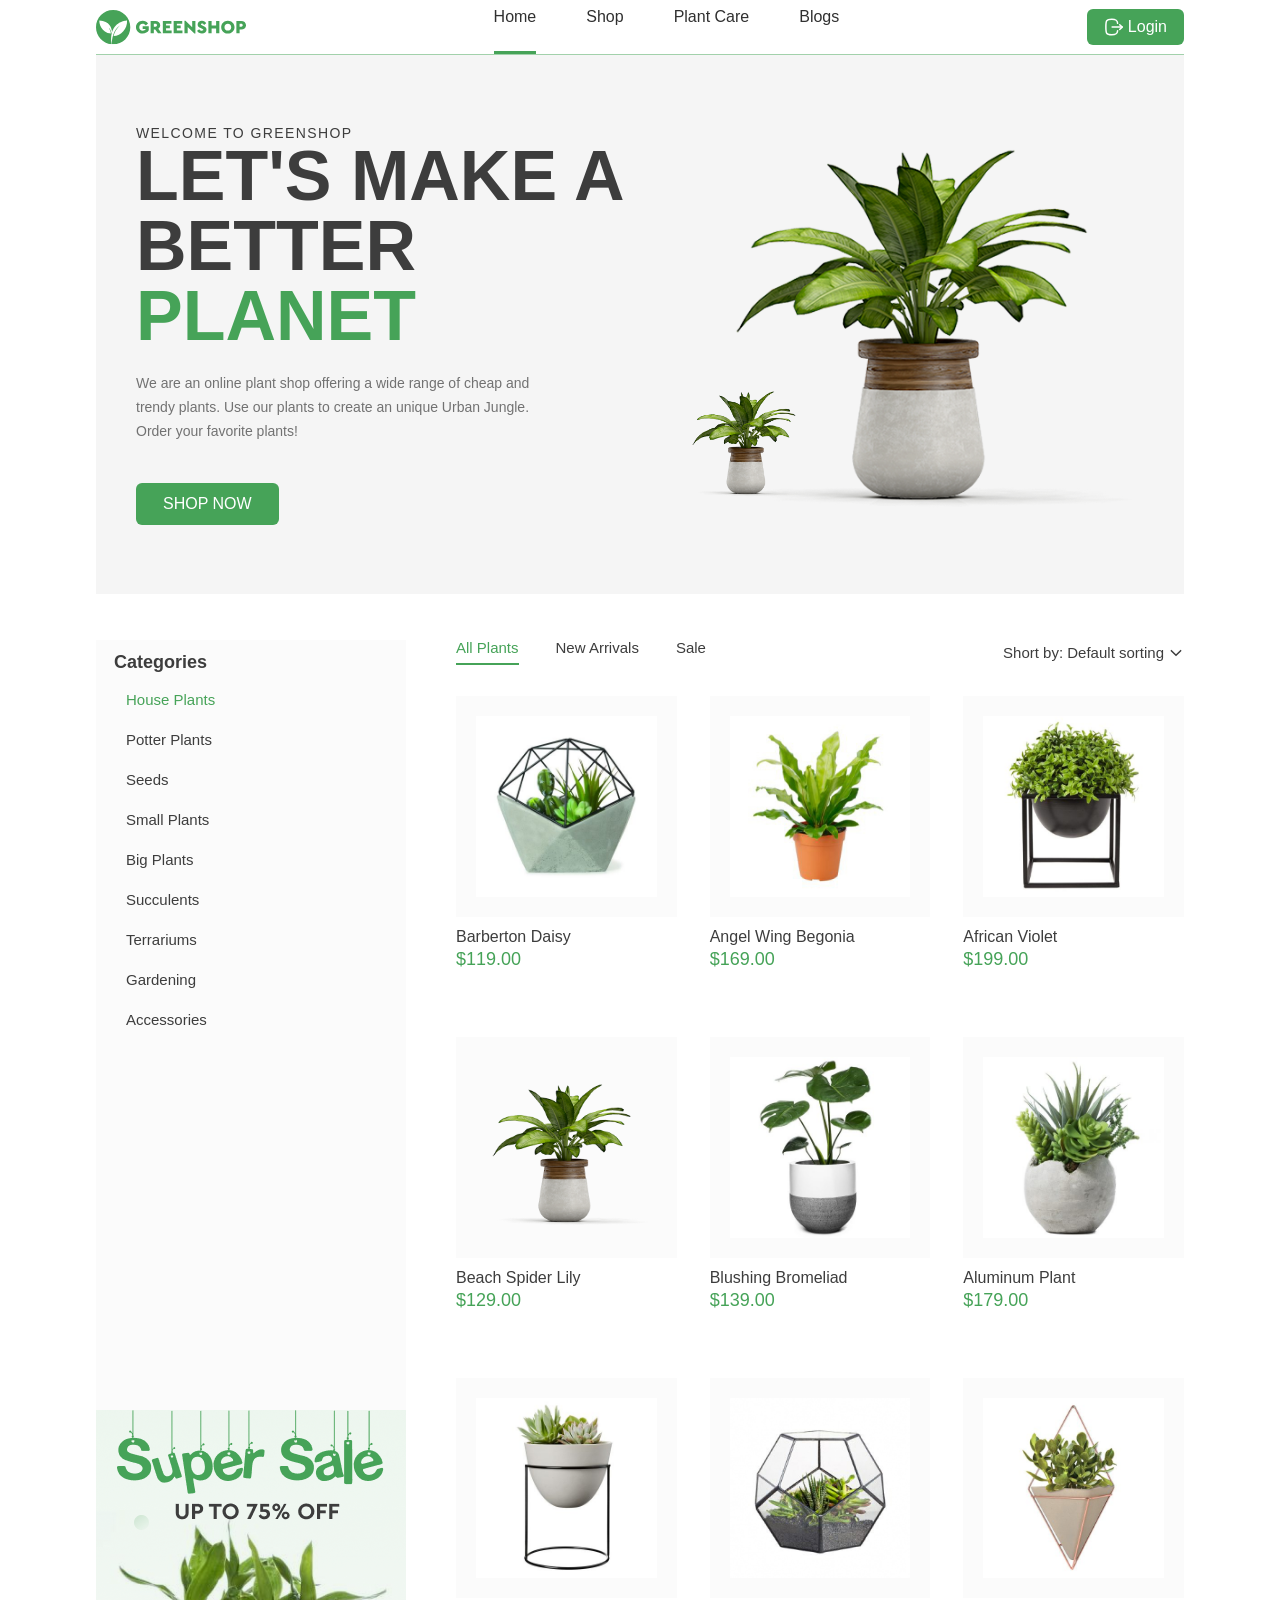
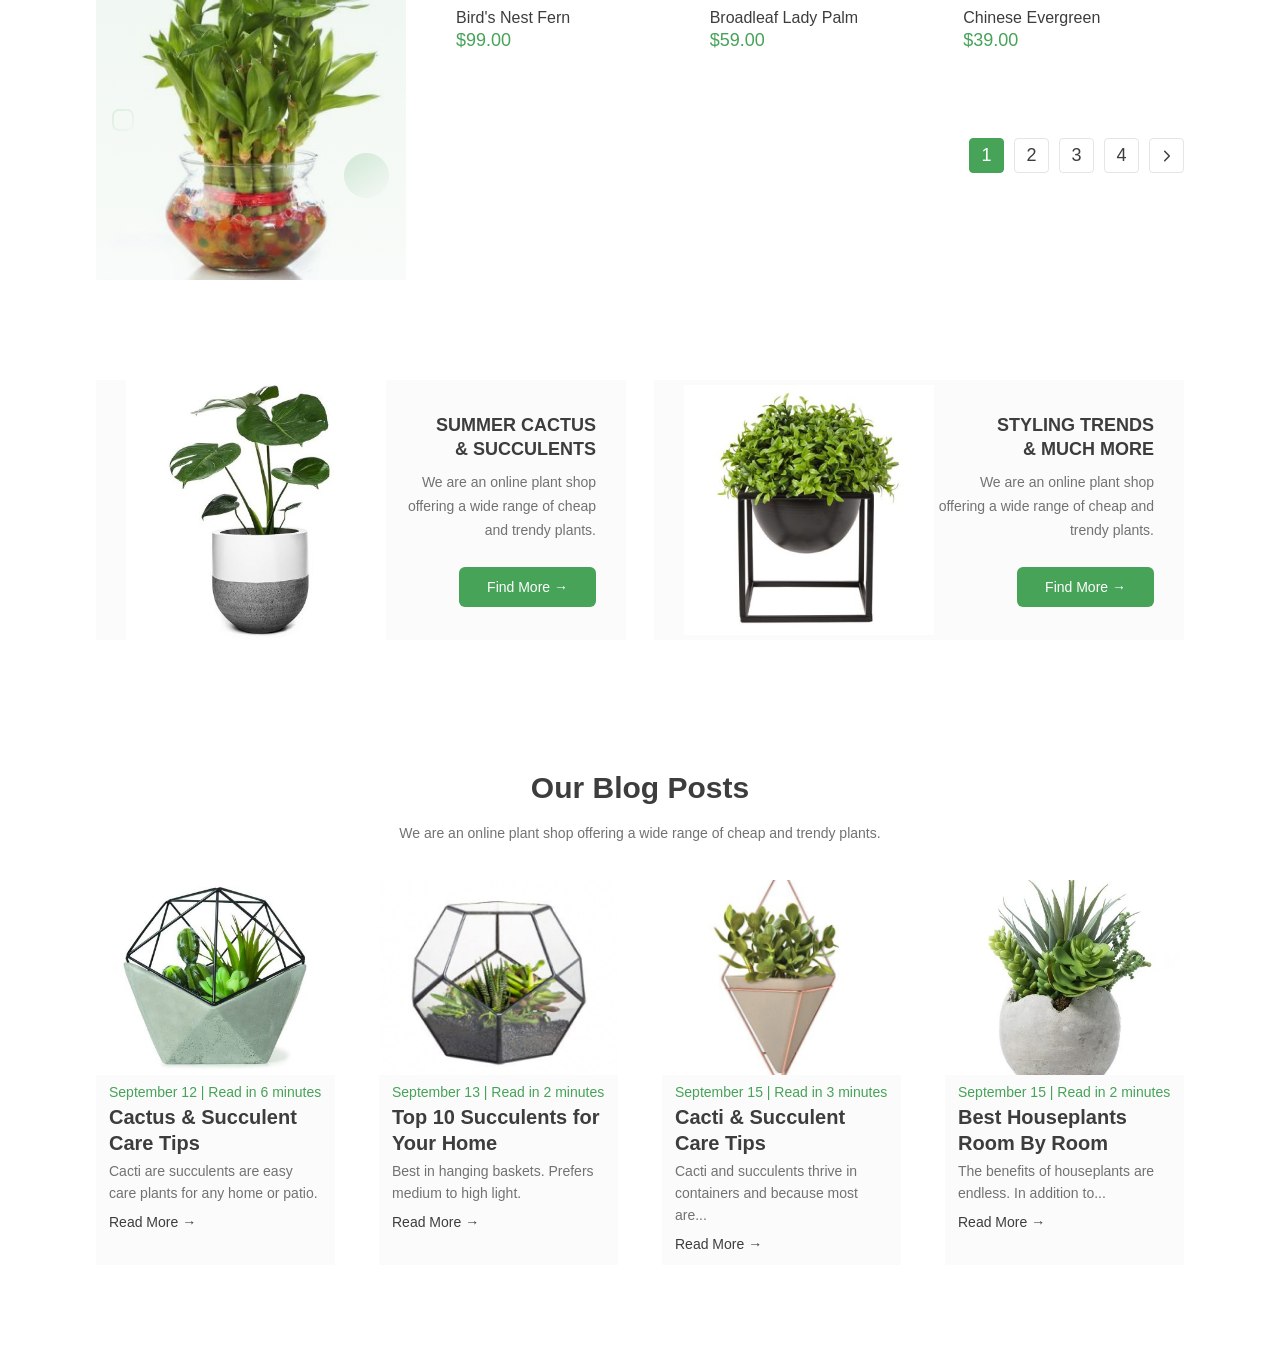
==== commit 7c04e13d: "homework flexbox" ====
--- a/index.html
+++ b/index.html
@@ -6,13 +6,21 @@
     <title>Greenshop</title>
     <link rel="stylesheet" href="./styles/styles.css">
 </head>
-
 <body>
     <div class="container">
         <header class="header">
             <svg width="150" height="35" viewBox="0 0 150 35" fill="none" xmlns="http://www.w3.org/2000/svg">
                 <g clip-path="url(#clip0_1_1069)">
                     <path d="M17.15 0C7.67748 0 0 7.67746 0 17.15C0 26.0201 6.73548 33.3175 15.3711 34.207C14.8496 29.9134 15.0436 26.4001 15.7067 23.5135C15.3347 21.7225 14.4898 19.0703 12.5734 17.1864C12.5734 17.1864 13.8348 19.0784 14.5181 21.6214C14.5181 21.6255 14.5221 21.6295 14.5221 21.6335C14.5949 21.9044 14.6596 22.1793 14.7162 22.4623C14.7283 22.527 14.7404 22.5917 14.7526 22.6604C14.8051 22.9515 14.8536 23.2426 14.886 23.5418C5.19513 22.3532 3.12921 13.6569 3.35561 10.3781C13.665 10.9482 15.7754 17.8292 16.0827 22.0985C19.4585 11.0412 30.1843 10.4024 31.0697 10.3781C31.4538 18.8763 25.1509 25.5026 17.6149 26.0807C17.6635 25.8503 17.7201 25.6198 17.7767 25.3934C17.7928 25.3247 17.813 25.26 17.8333 25.1913C17.8777 25.0296 17.9222 24.8679 17.9748 24.7061C17.995 24.6374 18.0192 24.5646 18.0394 24.4959C18.096 24.318 18.1567 24.1442 18.2173 23.9663C18.2335 23.9259 18.2456 23.8854 18.2618 23.845C18.3386 23.6348 18.4195 23.4326 18.5003 23.2305C18.5084 23.2143 18.5125 23.1941 18.5205 23.1779C18.5205 23.1779 18.5205 23.1779 18.5246 23.1779C20.4571 18.5043 24.0229 15.4439 24.0229 15.4439C17.0247 19.4868 15.8441 29.9983 15.6582 34.2231C16.1514 34.2676 16.6446 34.2999 17.15 34.2999C26.6225 34.2999 34.3 26.6225 34.3 17.15C34.3 7.67746 26.6225 0 17.15 0Z" fill="#46A358"/>
+                    <path d="M46.7037 10.7454C48.9718 10.7454 50.8235 11.7197 52.0242 13.4986L49.7764 15.4109C48.9718 14.287 47.9975 13.7048 46.6471 13.7048C44.5691 13.7048 43.2753 15.0713 43.2753 17.1534C43.2753 19.2719 44.6418 20.695 46.8372 20.695C48.0177 20.695 48.9556 20.2826 49.554 19.5912V19.0091H46.6673V16.2356H52.7762V20.133C52.194 21.1639 51.3693 21.9887 50.3019 22.6234C49.2346 23.242 48.0339 23.5614 46.7037 23.5614C42.9923 23.618 39.9237 20.7313 39.9763 17.1534C39.9197 13.5956 42.9923 10.6888 46.7037 10.7454Z" fill="#46A358"/>
+                    <path d="M61.9576 23.3316L59.168 19.4908H57.8379V23.3316H54.6157V10.9684H59.4672C62.2204 10.9684 64.2459 12.6543 64.2459 15.2215C64.2459 16.7376 63.5141 17.995 62.2972 18.7429L65.5558 23.3316H61.9576ZM57.8338 16.681H59.4833C60.3809 16.681 60.963 16.0988 60.963 15.2215C60.963 14.3442 60.3809 13.7782 59.4833 13.7782H57.8338V16.681Z" fill="#46A358"/>
+                    <path d="M66.8333 10.9684H75.4124V13.8712H70.0555V15.5773H73.876V18.2739H70.0555V20.4288H75.6388V23.3316H66.8333V10.9684Z" fill="#46A358"/>
+                    <path d="M77.6441 10.9684H86.2231V13.8712H80.8663V15.5773H84.6868V18.2739H80.8663V20.4288H86.4495V23.3316H77.6441V10.9684Z" fill="#46A358"/>
+                    <path d="M99.4192 10.9683V23.5579H98.3882L91.681 17.057V23.3315H88.4588V10.7419H89.4897L96.197 17.1499V10.9683H99.4192Z" fill="#46A358"/>
+                    <path d="M103.264 19.135C103.996 20.1094 104.764 20.7279 106.017 20.7279C106.862 20.7279 107.291 20.4288 107.291 19.8264C107.291 19.2846 107.008 19.1148 106.033 18.6822L104.76 18.1203C102.718 17.2187 101.631 16.0584 101.631 14.3927C101.631 12.2014 103.43 10.7379 105.957 10.7379C107.998 10.7379 109.442 11.7123 110.19 13.2283L108.035 14.8778C107.436 13.9803 106.874 13.5679 105.993 13.5679C105.318 13.5679 104.889 13.8307 104.889 14.3563C104.889 14.8051 105.152 15.0517 105.957 15.367L107.38 15.9654C109.535 16.867 110.545 17.9505 110.545 19.6929C110.545 22.0904 108.576 23.5539 106.009 23.5539C103.782 23.5539 101.982 22.4866 101.081 20.7805L103.264 19.135Z" fill="#46A358"/>
+                    <path d="M112.393 10.9684H115.615V15.4843H120.131V10.9684H123.353V23.3316H120.131V18.3871H115.615V23.3316H112.393V10.9684Z" fill="#46A358"/>
+                    <path d="M131.843 10.7419C135.441 10.6651 138.607 13.6084 138.53 17.1499C138.603 20.7279 135.441 23.6145 131.843 23.5579C128.229 23.6145 125.116 20.7279 125.193 17.1499C125.116 13.6084 128.229 10.6692 131.843 10.7419ZM131.859 13.7014C129.874 13.7014 128.488 15.1083 128.488 17.1499C128.488 18.1809 128.807 19.0218 129.426 19.6606C130.044 20.2791 130.869 20.5985 131.859 20.5985C133.772 20.5985 135.231 19.2118 135.231 17.1499C135.235 15.1083 133.772 13.7014 131.859 13.7014Z" fill="#46A358"/>
+                    <path d="M140.374 10.9684H145.226C147.979 10.9684 150.004 12.6543 150.004 15.2215C150.004 17.7524 147.926 19.4908 145.226 19.4908H143.596V23.3316H140.374V10.9684ZM145.242 16.681C146.139 16.681 146.721 16.0988 146.721 15.2215C146.721 14.3442 146.139 13.7782 145.242 13.7782H143.592V16.681H145.242Z" fill="#46A358"/>
                 </g>
                 <defs>
                     <clipPath id="clip0_1_1069">
@@ -20,13 +28,17 @@
                     </clipPath>
                 </defs>
             </svg>
-            <menu class="menu">
-                <li class="menuItem active">Home</li>
-                <li class="menuItem">Shop</li>
-                <li class="menuItem">Plant Care</li>
-                <li class="menuItem">Blogs</li>
-            </menu>
-            <a class="hederBtn" href="./registration.html">
+
+            <nav class="navigation">
+                <ul class="menu">
+                    <li class="menuItem active">Home</li>
+                    <li class="menuItem">Shop</li>
+                    <li class="menuItem">Plant Care</li>
+                    <li class="menuItem">Blogs</li>
+                </ul>
+            </nav>
+
+            <a class="headerBtn" href="./registration.html">
                 <svg width="20" height="20" viewBox="0 0 20 20" fill="none" xmlns="http://www.w3.org/2000/svg">
                     <path d="M18.1592 10.1006H8.125" stroke="white" stroke-width="1.5" stroke-linecap="round" stroke-linejoin="round"/>
                     <path d="M15.7202 7.67059L18.1602 10.1006L15.7202 12.5306" stroke="white" stroke-width="1.5" stroke-linecap="round" stroke-linejoin="round"/>
@@ -37,25 +49,181 @@
         </header> 
 
         <main class="main">
-            <div class="heroText">
-                <p class="heroSubtitle">WELCOME TO GREENSHOP</p>
-
-                <h1 class="heroTitle">
-                    LET'S MAKE A <br>
-                    BETTER <span>PLANET</span>
-                </h1>
-
-                <p class="heroDescription">
-                    We are an online plant shop offering a wide range of cheap and trendy plants.
-                    Use our plants to create an unique Urban Jungle. Order your favorite plants!
-                </p>
-
-                <a class="shopBtn" href="#">SHOP NOW</a>
-            </div>
-
-            <div class="heroImage">
-                <img class="heroPlantBig" src="./img/01 1.png" alt="Plant">
-            </div>
+            <section class="hero">
+                <div class="heroText">
+                    <p class="heroSubtitle">WELCOME TO GREENSHOP</p>
+                    <h1 class="heroTitle">LET'S MAKE A <br> BETTER <span>PLANET</span></h1>
+                    <p class="heroDescription">
+                        We are an online plant shop offering a wide range of cheap and trendy plants.
+                        Use our plants to create an unique Urban Jungle. Order your favorite plants!
+                    </p>
+                    <a class="shopBtn" href="#">SHOP NOW</a>
+                </div>
+                <div class="heroImage">
+                    <img class="heroPlantBig" src="./img/01 1.png" alt="Plant">
+                    <img class="heroPlantSmall" src="./img/flower-2.png" alt="Small plant">
+                </div>
+            </section>
+
+            <section class="shopSection">
+                <aside class="shopSidebar">
+                    <div class="categoriesBox">
+                        <h3 class="categoriesTitle">Categories</h3>
+                        <ul class="categoriesList">
+                            <li class="categoryItem categoryItemActive">House Plants</li>
+                            <li class="categoryItem">Potter Plants</li>
+                            <li class="categoryItem">Seeds</li>
+                            <li class="categoryItem">Small Plants</li>
+                            <li class="categoryItem">Big Plants</li>
+                            <li class="categoryItem">Succulents</li>
+                            <li class="categoryItem">Terrariums</li>
+                            <li class="categoryItem">Gardening</li>
+                            <li class="categoryItem">Accessories</li>
+                        </ul>
+                    </div>
+                    <img class="saleBanner" src="./img/flower10.png" alt="Super Sale">
+                </aside>
+
+                <div class="shopProducts">
+                    <div class="productsTop">
+                        <ul class="productsTabs">
+                            <li class="productsTab productsTabActive">All Plants</li>
+                            <li class="productsTab">New Arrivals</li>
+                            <li class="productsTab">Sale</li>
+                        </ul>
+                        <p class="productsSorting">
+                            Short by: Default sorting
+                            <svg width="16" height="16" viewBox="0 0 16 16" fill="none" xmlns="http://www.w3.org/2000/svg">
+                                <path d="M12.6667 5.66669L8.00004 10.3334L3.33337 5.66669" stroke="#3D3D3D" stroke-width="1.5" stroke-linecap="round" stroke-linejoin="round"/>
+                            </svg>
+                        </p>
+                    </div>
+
+                    <div class="productsGrid">
+                        <div class="productCard">
+                            <div class="productImageBox"><img src="./img/flower1.png" alt="Barberton Daisy"></div>
+                            <h4 class="productName">Barberton Daisy</h4>
+                            <p class="productPrice">$119.00</p>
+                        </div>
+                        <div class="productCard">
+                            <div class="productImageBox"><img src="./img/flower2.png" alt="Angel Wing Begonia"></div>
+                            <h4 class="productName">Angel Wing Begonia</h4>
+                            <p class="productPrice">$169.00</p>
+                        </div>
+                        <div class="productCard">
+                            <div class="productImageBox"><img src="./img/flower3.png" alt="African Violet"></div>
+                            <h4 class="productName">African Violet</h4>
+                            <p class="productPrice">$199.00</p>
+                        </div>
+                        <div class="productCard">
+                            <div class="productImageBox"><img src="./img/flower4.png" alt="Beach Spider Lily"></div>
+                            <h4 class="productName">Beach Spider Lily</h4>
+                            <p class="productPrice">$129.00</p>
+                        </div>
+                        <div class="productCard">
+                            <div class="productImageBox"><img src="./img/flower5.png" alt="Blushing Bromeliad"></div>
+                            <h4 class="productName">Blushing Bromeliad</h4>
+                            <p class="productPrice">$139.00</p>
+                        </div>
+                        <div class="productCard">
+                            <div class="productImageBox"><img src="./img/flower6.png" alt="Aluminum Plant"></div>
+                            <h4 class="productName">Aluminum Plant</h4>
+                            <p class="productPrice">$179.00</p>
+                        </div>
+                        <div class="productCard">
+                            <div class="productImageBox"><img src="./img/flower7.png" alt="Bird's Nest Fern"></div>
+                            <h4 class="productName">Bird's Nest Fern</h4>
+                            <p class="productPrice">$99.00</p>
+                        </div>
+                        <div class="productCard">
+                            <div class="productImageBox"><img src="./img/flower8.png" alt="Broadleaf Lady Palm"></div>
+                            <h4 class="productName">Broadleaf Lady Palm</h4>
+                            <p class="productPrice">$59.00</p>
+                        </div>
+                        <div class="productCard">
+                            <div class="productImageBox"><img src="./img/flower9.png" alt="Chinese Evergreen"></div>
+                            <h4 class="productName">Chinese Evergreen</h4>
+                            <p class="productPrice">$39.00</p>
+                        </div>
+                    </div>
+
+                    <div class="pagination">
+                        <a class="paginationItem paginationItemActive" href="#">1</a>
+                        <a class="paginationItem" href="#">2</a>
+                        <a class="paginationItem" href="#">3</a>
+                        <a class="paginationItem" href="#">4</a>
+                        <a class="paginationItem paginationNext" href="#">
+                            <svg width="16" height="16" viewBox="0 0 16 16" fill="none" xmlns="http://www.w3.org/2000/svg">
+                                <path d="M12.6667 5.66669L8.00004 10.3334L3.33337 5.66669" stroke="#3D3D3D" stroke-width="1.5" stroke-linecap="round" stroke-linejoin="round"/>
+                            </svg>
+                        </a>
+                    </div>
+                </div>
+            </section>
+
+            <section class="promoSection">
+                <div class="promoCard">
+                    <img class="promoImage" src="./img/flower5.png" alt="Summer Cactus">
+                    <div class="promoText">
+                        <h3 class="promoTitle">SUMMER CACTUS <br> & SUCCULENTS</h3>
+                        <p class="promoDescription">We are an online plant shop offering a wide range of cheap and trendy plants.</p>
+                        <a class="promoBtn" href="#">Find More →</a>
+                    </div>
+                </div>
+                <div class="promoCard">
+                    <img class="promoImage" src="./img/flower3.png" alt="Styling Trends">
+                    <div class="promoText">
+                        <h3 class="promoTitle">STYLING TRENDS <br> & MUCH MORE</h3>
+                        <p class="promoDescription">We are an online plant shop offering a wide range of cheap and trendy plants.</p>
+                        <a class="promoBtn" href="#">Find More →</a>
+                    </div>
+                </div>
+            </section>
+
+            <section class="blogSection">
+                <div class="blogHeader">
+                    <h2 class="blogTitle">Our Blog Posts</h2>
+                    <p class="blogSubtitle">We are an online plant shop offering a wide range of cheap and trendy plants.</p>
+                </div>
+                <div class="blogGrid">
+                    <div class="blogCard">
+                        <img class="blogImage" src="./img/flower1.png" alt="Cactus Care Tips">
+                        <div class="blogContent">
+                            <p class="blogMeta">September 12 | Read in 6 minutes</p>
+                            <h3 class="blogCardTitle">Cactus & Succulent <br> Care Tips</h3>
+                            <p class="blogText">Cacti are succulents are easy care plants for any home or patio.</p>
+                            <a class="blogLink" href="#">Read More →</a>
+                        </div>
+                    </div>
+                    <div class="blogCard">
+                        <img class="blogImage" src="./img/flower8.png" alt="Succulents For Home">
+                        <div class="blogContent">
+                            <p class="blogMeta">September 13 | Read in 2 minutes</p>
+                            <h3 class="blogCardTitle">Top 10 Succulents for <br> Your Home</h3>
+                            <p class="blogText">Best in hanging baskets. Prefers medium to high light.</p>
+                            <a class="blogLink" href="#">Read More →</a>
+                        </div>
+                    </div>
+                    <div class="blogCard">
+                        <img class="blogImage" src="./img/flower9.png" alt="Succulent Care Tips">
+                        <div class="blogContent">
+                            <p class="blogMeta">September 15 | Read in 3 minutes</p>
+                            <h3 class="blogCardTitle">Cacti & Succulent <br> Care Tips</h3>
+                            <p class="blogText">Cacti and succulents thrive in containers and because most are...</p>
+                            <a class="blogLink" href="#">Read More →</a>
+                        </div>
+                    </div>
+                    <div class="blogCard">
+                        <img class="blogImage" src="./img/flower6.png" alt="Houseplants Room">
+                        <div class="blogContent">
+                            <p class="blogMeta">September 15 | Read in 2 minutes</p>
+                            <h3 class="blogCardTitle">Best Houseplants <br> Room By Room</h3>
+                            <p class="blogText">The benefits of houseplants are endless. In addition to...</p>
+                            <a class="blogLink" href="#">Read More →</a>
+                        </div>
+                    </div>
+                </div>
+            </section>
         </main>
     </div>
 </body>
--- a/styles/styles.css
+++ b/styles/styles.css
@@ -29,9 +29,8 @@
 .header {
     display: flex;
     justify-content: space-between;
-    align-items: flex-start;
-    border-bottom: 1px solid rgba(70, 163, 88, 0.5);
-    margin-bottom: 10px;
+    align-items: center;
+    border-bottom: 1px solid rgba(70, 163, 88, 0.50);
 }
 
 .menu {
@@ -55,7 +54,7 @@
     border-color: #46A358;
 }
 
-.hederBtn {
+.headerBtn {
     background: #46A358;
     color: #ffffff;
     border-radius: 6px;
@@ -66,38 +65,37 @@
     text-decoration: none;
     font-family: "CeraPro Medium", sans-serif;
     font-size: 16px;
+    font-weight: 500;
     line-height: 20px;
 }
 
-.main {
+.hero {
     background-color: #F5F5F5;
-    padding: 68px 40px 0;
-    margin-top: 12px;
-    display: flex;
-    justify-content: space-between;
-    align-items: flex-start;
-    overflow: hidden;
+    padding: 68px 40px;
+    display: flex;
+    align-items: center;
 }
 
 .heroText {
-    width: 557px;
+    flex: 0 0 50%;
 }
 
 .heroImage {
-    width: 450px;
+    flex: 0 0 50%;
+    text-align: right;
     position: relative;
 }
 
 .heroPlantBig {
-    display: block;
     width: 450px;
 }
 
 .heroPlantSmall {
     width: 135px;
     position: absolute;
-    left: 60px;
-    bottom: 0;
+    left: 40px;
+    bottom: 20px;
+    z-index: 2;
 }
 
 .heroSubtitle {
@@ -122,7 +120,8 @@
 }
 
 .heroDescription {
-    margin: 0;
+    width: 80%;
+    margin: 20px 0 0 0;
     color: #727272;
     font-family: "CeraPro Regular", sans-serif;
     font-size: 14px;
@@ -135,8 +134,312 @@
     color: #ffffff;
     font-family: "CeraPro Bold", sans-serif;
     font-size: 16px;
+    line-height: 20px;
     text-decoration: none;
     padding: 11px 27px;
     border-radius: 6px;
-    margin-top: 44px;
+    margin-top: 40px;
+}
+
+.shopSection {
+    display: flex;
+    gap: 50px;
+    margin-top: 46px;
+}
+
+.shopSidebar {
+    flex: 0 0 310px;
+}
+
+.categoriesBox {
+    background-color: #FBFBFB;
+    padding: 14px 18px 370px;
+}
+
+.categoriesTitle {
+    margin: 0 0 10px;
+    color: #3D3D3D;
+    font-family: "CeraPro Bold", sans-serif;
+    font-size: 18px;
+    line-height: 16px;
+}
+
+.categoriesList {
+    list-style: none;
+    margin: 0;
+    padding: 0 0 0 12px;
+}
+
+.categoryItem {
+    color: #3D3D3D;
+    font-family: "CeraPro Regular", sans-serif;
+    font-size: 15px;
+    line-height: 40px;
+}
+
+.categoryItemActive {
+    color: #46A358;
+    font-family: "CeraPro Bold", sans-serif;
+}
+
+.saleBanner {
+    display: block;
+    width: 100%;
+}
+
+.shopProducts {
+    flex: 1;
+}
+
+.productsTop {
+    display: flex;
+    justify-content: space-between;
+    align-items: center;
+    margin-bottom: 31px;
+}
+
+.productsTabs {
+    display: flex;
+    gap: 37px;
+    list-style: none;
+    margin: 0;
+    padding: 0;
+}
+
+.productsTab {
+    color: #3D3D3D;
+    font-family: "CeraPro Regular", sans-serif;
+    font-size: 15px;
+    line-height: 16px;
+    padding-bottom: 7px;
+    border-bottom: 2px solid transparent;
+}
+
+.productsTabActive {
+    color: #46A358;
+    font-family: "CeraPro Bold", sans-serif;
+    border-color: #46A358;
+}
+
+.productsSorting {
+    margin: 0;
+    color: #3D3D3D;
+    font-family: "CeraPro Regular", sans-serif;
+    font-size: 15px;
+    line-height: 16px;
+    display: flex;
+    align-items: center;
+    gap: 4px;
+    cursor: pointer;
+}
+
+.productsGrid {
+    display: flex;
+    flex-wrap: wrap;
+    column-gap: 33px;
+    row-gap: 70px;
+}
+
+.productCard {
+    flex: 0 0 calc((100% - 66px) / 3);
+}
+
+.productImageBox {
+    background-color: #FBFBFB;
+    width: 100%;
+    aspect-ratio: 1 / 1;
+    display: flex;
+    align-items: center;
+    justify-content: center;
+    padding: 20px;
+}
+
+.productImageBox img {
+    max-width: 100%;
+    max-height: 100%;
+    object-fit: contain;
+}
+
+.productName {
+    margin: 12px 0 6px;
+    color: #3D3D3D;
+    font-family: "CeraPro Regular", sans-serif;
+    font-size: 16px;
+    line-height: 16px;
+    font-weight: 400;
+}
+
+.productPrice {
+    margin: 0;
+    color: #46A358;
+    font-family: "CeraPro Bold", sans-serif;
+    font-size: 18px;
+    line-height: 16px;
+}
+
+.pagination {
+    display: flex;
+    justify-content: flex-end;
+    gap: 10px;
+    margin-top: 90px;
+}
+
+.paginationItem {
+    width: 35px;
+    height: 35px;
+    border: 1px solid #E5E5E5;
+    border-radius: 4px;
+    color: #3D3D3D;
+    font-family: "CeraPro Regular", sans-serif;
+    font-size: 18px;
+    text-decoration: none;
+    display: flex;
+    align-items: center;
+    justify-content: center;
+}
+
+.paginationItemActive {
+    background-color: #46A358;
+    border-color: #46A358;
+    color: #ffffff;
+    font-family: "CeraPro Bold", sans-serif;
+}
+
+.paginationNext svg {
+    transform: rotate(-90deg);
+}
+
+/* HW6 */
+
+.promoSection {
+    display: flex;
+    gap: 28px;
+    margin-top: 100px;
+}
+
+.promoCard {
+    flex: 1;
+    background-color: #FBFBFB;
+    display: flex;
+    align-items: center;
+    justify-content: space-between;
+    padding: 0 30px;
+    min-height: 250px;
+}
+
+.promoImage {
+    width: 260px;
+    object-fit: contain;
+}
+
+.promoText {
+    text-align: right;
+}
+
+.promoTitle {
+    margin: 0 0 9px;
+    color: #3D3D3D;
+    font-family: "CeraPro Bold", sans-serif;
+    font-size: 18px;
+    line-height: 24px;
+}
+
+.promoDescription {
+    margin: 0 0 25px;
+    color: #727272;
+    font-family: "CeraPro Regular", sans-serif;
+    font-size: 14px;
+    line-height: 24px;
+    max-width: 300px;
+}
+
+.promoBtn {
+    display: inline-block;
+    background-color: #46A358;
+    color: #ffffff;
+    font-family: "CeraPro Medium", sans-serif;
+    font-size: 14px;
+    line-height: 20px;
+    text-decoration: none;
+    padding: 10px 28px;
+    border-radius: 6px;
+}
+
+.blogSection {
+    margin-top: 130px;
+    margin-bottom: 100px;
+}
+
+.blogHeader {
+    text-align: center;
+    margin-bottom: 35px;
+}
+
+.blogTitle {
+    margin: 0 0 15px;
+    color: #3D3D3D;
+    font-family: "CeraPro Bold", sans-serif;
+    font-size: 30px;
+    line-height: 36px;
+}
+
+.blogSubtitle {
+    margin: 0;
+    color: #727272;
+    font-family: "CeraPro Regular", sans-serif;
+    font-size: 14px;
+    line-height: 24px;
+}
+
+.blogGrid {
+    display: flex;
+    gap: 44px;
+}
+
+.blogCard {
+    flex: 1;
+    background-color: #FBFBFB;
+}
+
+.blogImage {
+    width: 100%;
+    height: 195px;
+    object-fit: cover;
+    display: block;
+}
+
+.blogContent {
+    padding: 9px 13px 12px;
+}
+
+.blogMeta {
+    margin: 0 0 4px;
+    color: #46A358;
+    font-family: "CeraPro Medium", sans-serif;
+    font-size: 14px;
+    line-height: 16px;
+}
+
+.blogCardTitle {
+    margin: 0 0 4px;
+    color: #3D3D3D;
+    font-family: "CeraPro Bold", sans-serif;
+    font-size: 20px;
+    line-height: 26px;
+}
+
+.blogText {
+    margin: 0 0 9px;
+    color: #727272;
+    font-family: "CeraPro Regular", sans-serif;
+    font-size: 14px;
+    line-height: 22px;
+}
+
+.blogLink {
+    color: #3D3D3D;
+    font-family: "CeraPro Medium", sans-serif;
+    font-size: 14px;
+    line-height: 16px;
+    text-decoration: none;
 }
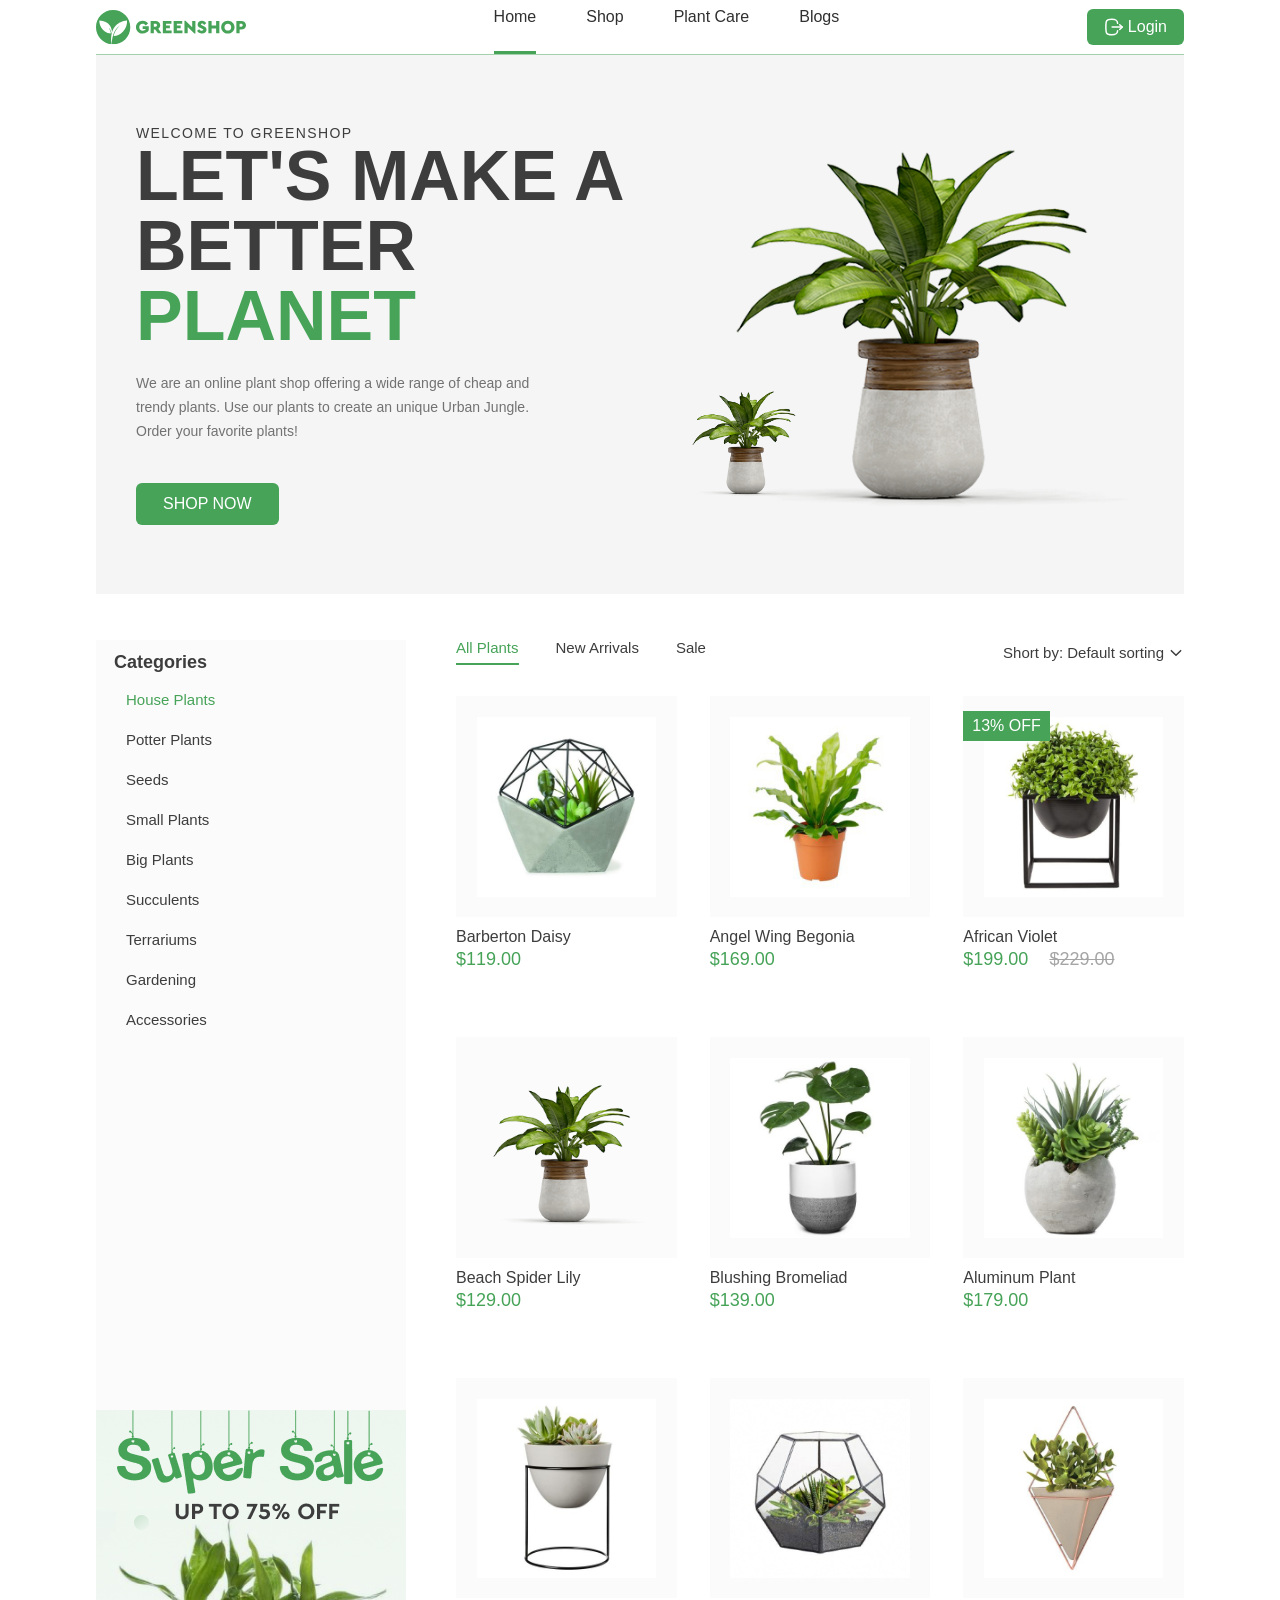
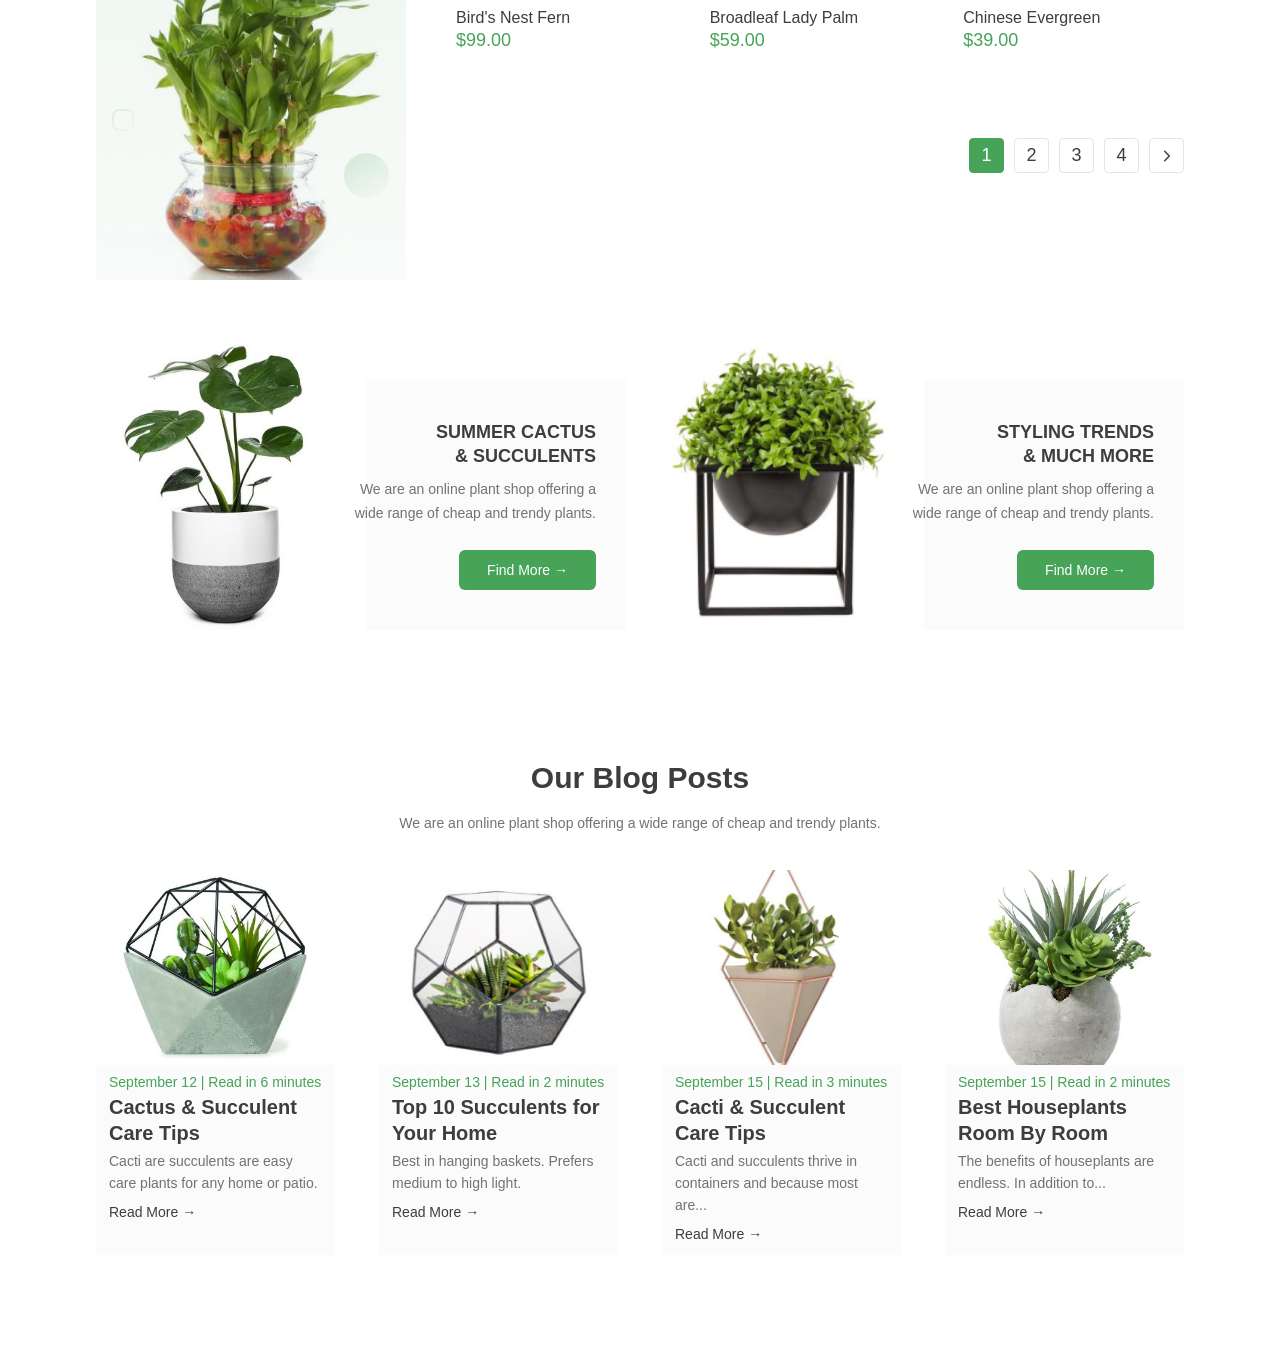
==== commit b8aaa5a7: "fix hw6 and add hw7 position" ====
--- a/index.html
+++ b/index.html
@@ -98,54 +98,137 @@
                             </svg>
                         </p>
                     </div>
-
+                    
                     <div class="productsGrid">
-                        <div class="productCard">
-                            <div class="productImageBox"><img src="./img/flower1.png" alt="Barberton Daisy"></div>
-                            <h4 class="productName">Barberton Daisy</h4>
-                            <p class="productPrice">$119.00</p>
-                        </div>
-                        <div class="productCard">
-                            <div class="productImageBox"><img src="./img/flower2.png" alt="Angel Wing Begonia"></div>
-                            <h4 class="productName">Angel Wing Begonia</h4>
-                            <p class="productPrice">$169.00</p>
-                        </div>
-                        <div class="productCard">
-                            <div class="productImageBox"><img src="./img/flower3.png" alt="African Violet"></div>
-                            <h4 class="productName">African Violet</h4>
-                            <p class="productPrice">$199.00</p>
-                        </div>
-                        <div class="productCard">
-                            <div class="productImageBox"><img src="./img/flower4.png" alt="Beach Spider Lily"></div>
-                            <h4 class="productName">Beach Spider Lily</h4>
-                            <p class="productPrice">$129.00</p>
-                        </div>
-                        <div class="productCard">
-                            <div class="productImageBox"><img src="./img/flower5.png" alt="Blushing Bromeliad"></div>
-                            <h4 class="productName">Blushing Bromeliad</h4>
-                            <p class="productPrice">$139.00</p>
-                        </div>
-                        <div class="productCard">
-                            <div class="productImageBox"><img src="./img/flower6.png" alt="Aluminum Plant"></div>
-                            <h4 class="productName">Aluminum Plant</h4>
-                            <p class="productPrice">$179.00</p>
-                        </div>
-                        <div class="productCard">
-                            <div class="productImageBox"><img src="./img/flower7.png" alt="Bird's Nest Fern"></div>
-                            <h4 class="productName">Bird's Nest Fern</h4>
-                            <p class="productPrice">$99.00</p>
-                        </div>
-                        <div class="productCard">
-                            <div class="productImageBox"><img src="./img/flower8.png" alt="Broadleaf Lady Palm"></div>
-                            <h4 class="productName">Broadleaf Lady Palm</h4>
-                            <p class="productPrice">$59.00</p>
-                        </div>
-                        <div class="productCard">
-                            <div class="productImageBox"><img src="./img/flower9.png" alt="Chinese Evergreen"></div>
-                            <h4 class="productName">Chinese Evergreen</h4>
-                            <p class="productPrice">$39.00</p>
-                        </div>
-                    </div>
+    <div class="productCard">
+        <div class="productImageBox">
+            <img src="./img/flower1.png" alt="Barberton Daisy">
+
+            <div class="productActions">
+                <a class="productAction" href="#">🛒</a>
+                <a class="productAction" href="#">♡</a>
+                <a class="productAction" href="#">🔍</a>
+            </div>
+        </div>
+        <h4 class="productName">Barberton Daisy</h4>
+        <p class="productPrice">$119.00</p>
+    </div>
+
+    <div class="productCard">
+        <div class="productImageBox">
+            <img src="./img/flower2.png" alt="Angel Wing Begonia">
+
+            <div class="productActions">
+                <a class="productAction" href="#">🛒</a>
+                <a class="productAction" href="#">♡</a>
+                <a class="productAction" href="#">🔍</a>
+            </div>
+        </div>
+        <h4 class="productName">Angel Wing Begonia</h4>
+        <p class="productPrice">$169.00</p>
+    </div>
+
+    <div class="productCard">
+        <div class="productImageBox">
+            <span class="saleBadge">13% OFF</span>
+            <img src="./img/flower3.png" alt="African Violet">
+
+            <div class="productActions">
+                <a class="productAction" href="#">🛒</a>
+                <a class="productAction" href="#">♡</a>
+                <a class="productAction" href="#">🔍</a>
+            </div>
+        </div>
+        <h4 class="productName">African Violet</h4>
+        <p class="productPrice">$199.00 <span class="oldPrice">$229.00</span></p>
+    </div>
+
+    <div class="productCard">
+        <div class="productImageBox">
+            <img src="./img/flower4.png" alt="Beach Spider Lily">
+
+            <div class="productActions">
+                <a class="productAction" href="#">🛒</a>
+                <a class="productAction" href="#">♡</a>
+                <a class="productAction" href="#">🔍</a>
+            </div>
+        </div>
+        <h4 class="productName">Beach Spider Lily</h4>
+        <p class="productPrice">$129.00</p>
+    </div>
+
+    <div class="productCard">
+        <div class="productImageBox">
+            <img src="./img/flower5.png" alt="Blushing Bromeliad">
+
+            <div class="productActions">
+                <a class="productAction" href="#">🛒</a>
+                <a class="productAction" href="#">♡</a>
+                <a class="productAction" href="#">🔍</a>
+            </div>
+        </div>
+        <h4 class="productName">Blushing Bromeliad</h4>
+        <p class="productPrice">$139.00</p>
+    </div>
+
+    <div class="productCard">
+        <div class="productImageBox">
+            <img src="./img/flower6.png" alt="Aluminum Plant">
+
+            <div class="productActions">
+                <a class="productAction" href="#">🛒</a>
+                <a class="productAction" href="#">♡</a>
+                <a class="productAction" href="#">🔍</a>
+            </div>
+        </div>
+        <h4 class="productName">Aluminum Plant</h4>
+        <p class="productPrice">$179.00</p>
+    </div>
+
+    <div class="productCard">
+        <div class="productImageBox">
+            <img src="./img/flower7.png" alt="Bird's Nest Fern">
+
+            <div class="productActions">
+                <a class="productAction" href="#">🛒</a>
+                <a class="productAction" href="#">♡</a>
+                <a class="productAction" href="#">🔍</a>
+            </div>
+        </div>
+        <h4 class="productName">Bird's Nest Fern</h4>
+        <p class="productPrice">$99.00</p>
+    </div>
+
+    <div class="productCard">
+        <div class="productImageBox">
+            <img src="./img/flower8.png" alt="Broadleaf Lady Palm">
+
+            <div class="productActions">
+                <a class="productAction" href="#">🛒</a>
+                <a class="productAction" href="#">♡</a>
+                <a class="productAction" href="#">🔍</a>
+            </div>
+        </div>
+        <h4 class="productName">Broadleaf Lady Palm</h4>
+        <p class="productPrice">$59.00</p>
+    </div>
+
+    <div class="productCard">
+        <div class="productImageBox">
+            <img src="./img/flower9.png" alt="Chinese Evergreen">
+
+            <div class="productActions">
+                <a class="productAction" href="#">🛒</a>
+                <a class="productAction" href="#">♡</a>
+                <a class="productAction" href="#">🔍</a>
+            </div>
+        </div>
+        <h4 class="productName">Chinese Evergreen</h4>
+        <p class="productPrice">$39.00</p>
+                </div>
+                </div>
+                    
+                    
 
                     <div class="pagination">
                         <a class="paginationItem paginationItemActive" href="#">1</a>
--- a/styles/styles.css
+++ b/styles/styles.css
@@ -121,7 +121,7 @@
 
 .heroDescription {
     width: 80%;
-    margin: 20px 0 0 0;
+    margin: 20px 0 0;
     color: #727272;
     font-family: "CeraPro Regular", sans-serif;
     font-size: 14px;
@@ -141,6 +141,8 @@
     margin-top: 40px;
 }
 
+/* PRODUCTS SECTION */
+
 .shopSection {
     display: flex;
     gap: 50px;
@@ -242,6 +244,7 @@
 
 .productCard {
     flex: 0 0 calc((100% - 66px) / 3);
+    position: relative;
 }
 
 .productImageBox {
@@ -252,6 +255,13 @@
     align-items: center;
     justify-content: center;
     padding: 20px;
+    position: relative;
+    border-top: 1px solid transparent;
+    overflow: hidden;
+}
+
+.productCard:hover .productImageBox {
+    border-top-color: #46A358;
 }
 
 .productImageBox img {
@@ -260,6 +270,48 @@
     object-fit: contain;
 }
 
+.productActions {
+    position: absolute;
+    left: 50%;
+    bottom: 7px;
+    transform: translateX(-50%);
+    display: flex;
+    gap: 10px;
+    opacity: 0;
+    visibility: hidden;
+}
+
+.productCard:hover .productActions {
+    opacity: 1;
+    visibility: visible;
+}
+
+.productAction {
+    width: 35px;
+    height: 35px;
+    background-color: #ffffff;
+    border-radius: 4px;
+    display: flex;
+    align-items: center;
+    justify-content: center;
+    text-decoration: none;
+    color: #3D3D3D;
+    font-size: 18px;
+}
+
+.saleBadge {
+    position: absolute;
+    top: 14px;
+    left: 0;
+    background-color: #46A358;
+    color: #ffffff;
+    font-family: "CeraPro Medium", sans-serif;
+    font-size: 16px;
+    line-height: 16px;
+    padding: 7px 9px;
+    z-index: 2;
+}
+
 .productName {
     margin: 12px 0 6px;
     color: #3D3D3D;
@@ -275,6 +327,15 @@
     font-family: "CeraPro Bold", sans-serif;
     font-size: 18px;
     line-height: 16px;
+}
+
+.oldPrice {
+    color: #A5A5A5;
+    font-family: "CeraPro Regular", sans-serif;
+    font-size: 18px;
+    line-height: 16px;
+    text-decoration: line-through;
+    margin-left: 16px;
 }
 
 .pagination {
@@ -309,31 +370,42 @@
     transform: rotate(-90deg);
 }
 
-/* HW6 */
+/* PROMO SECTION */
 
 .promoSection {
     display: flex;
     gap: 28px;
     margin-top: 100px;
+    overflow: visible;
 }
 
 .promoCard {
     flex: 1;
+    min-height: 250px;
     background-color: #FBFBFB;
-    display: flex;
-    align-items: center;
-    justify-content: space-between;
-    padding: 0 30px;
-    min-height: 250px;
+    position: relative;
+    overflow: visible;
+    display: flex;
+    align-items: center;
+    justify-content: flex-end;
+    padding: 37px 30px 37px 250px;
 }
 
 .promoImage {
-    width: 260px;
+    position: absolute;
+    left: -20px;
+    bottom: 0;
+    width: 290px;
+    max-height: 290px;
     object-fit: contain;
+    z-index: 1;
 }
 
 .promoText {
+    max-width: 300px;
     text-align: right;
+    position: relative;
+    z-index: 2;
 }
 
 .promoTitle {
@@ -350,7 +422,6 @@
     font-family: "CeraPro Regular", sans-serif;
     font-size: 14px;
     line-height: 24px;
-    max-width: 300px;
 }
 
 .promoBtn {
@@ -365,6 +436,8 @@
     border-radius: 6px;
 }
 
+/* BLOG SECTION */
+
 .blogSection {
     margin-top: 130px;
     margin-bottom: 100px;
@@ -399,13 +472,17 @@
 .blogCard {
     flex: 1;
     background-color: #FBFBFB;
+    position: relative;
+    padding-top: 195px;
 }
 
 .blogImage {
+    position: absolute;
+    top: 0;
+    left: 0;
     width: 100%;
     height: 195px;
     object-fit: cover;
-    display: block;
 }
 
 .blogContent {
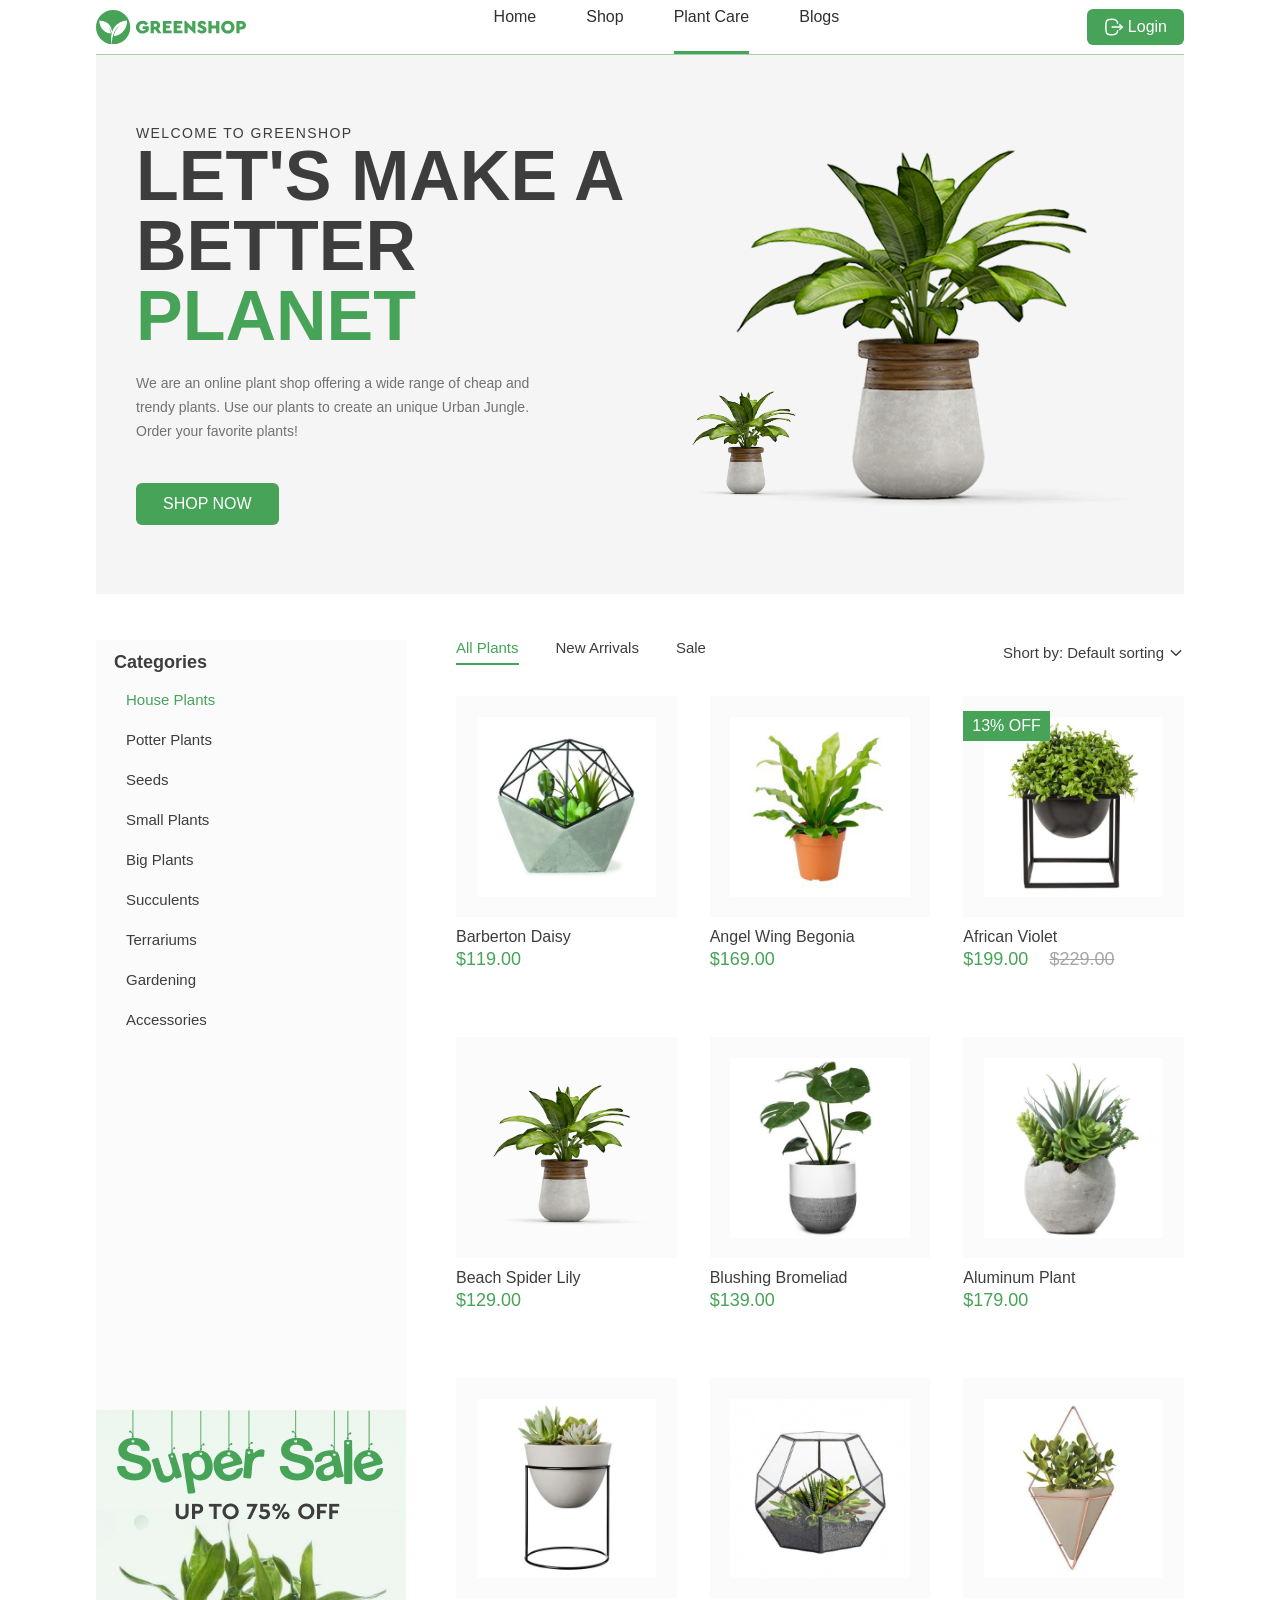
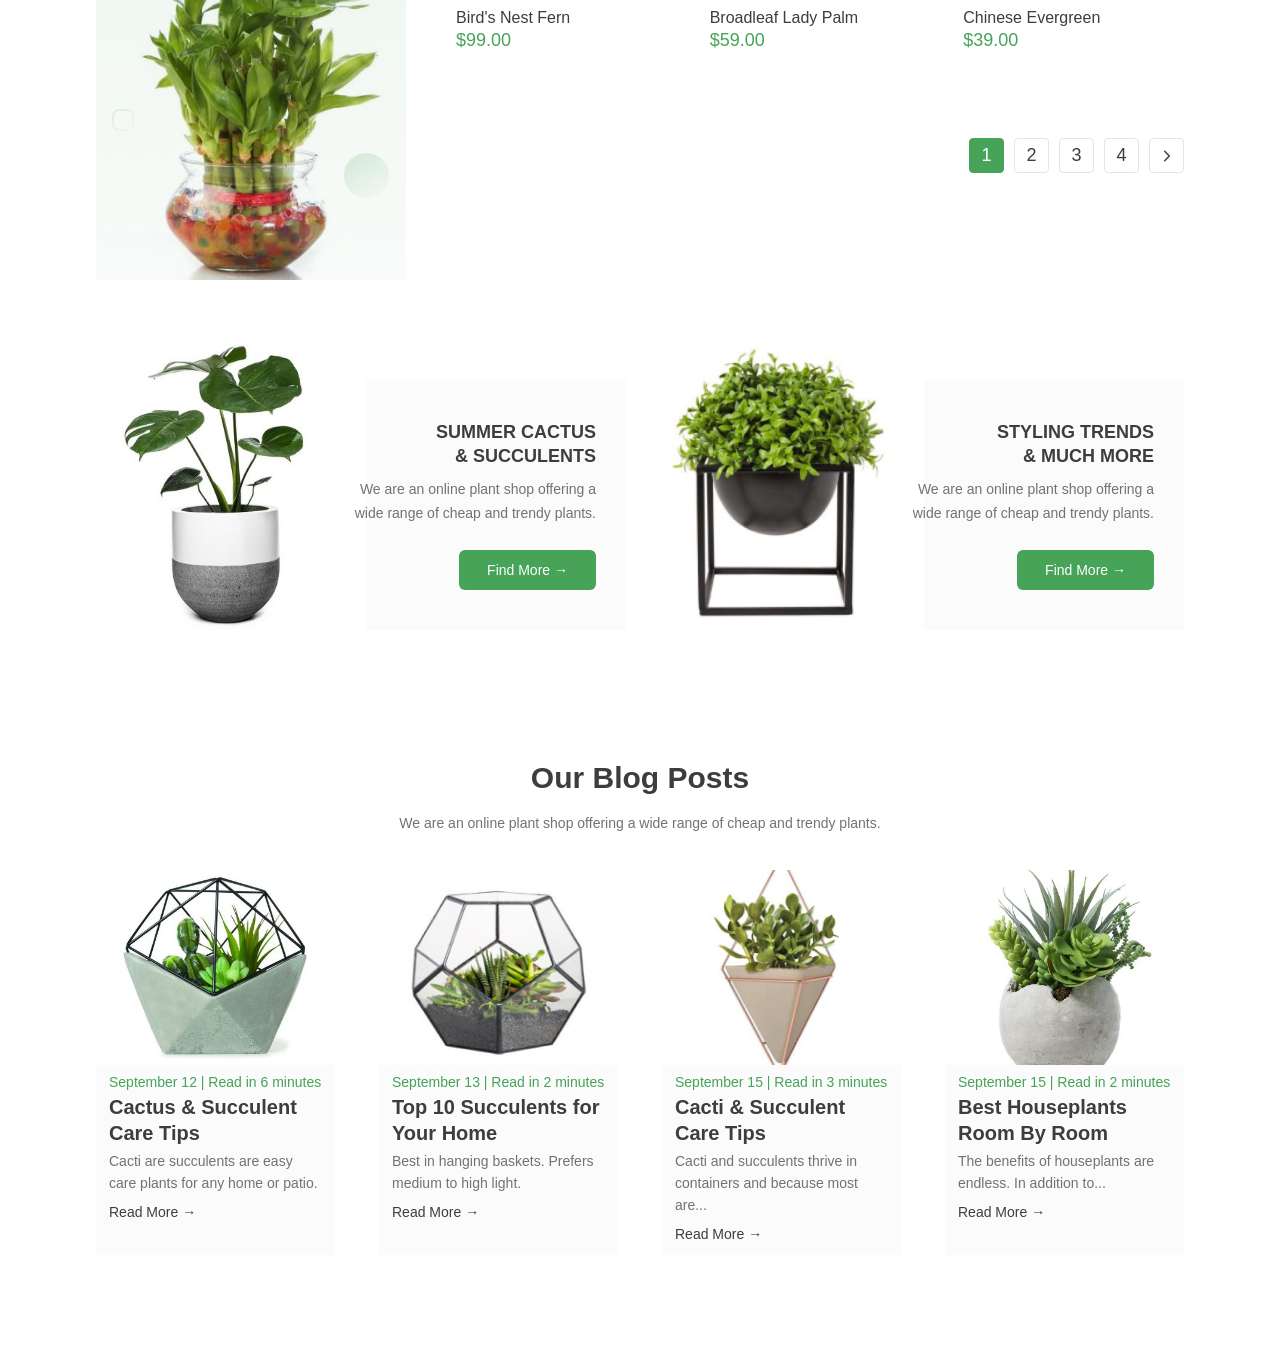
==== commit 85b6b417: "add hw8 dropdown menu" ====
--- a/index.html
+++ b/index.html
@@ -30,13 +30,72 @@
             </svg>
 
             <nav class="navigation">
-                <ul class="menu">
-                    <li class="menuItem active">Home</li>
-                    <li class="menuItem">Shop</li>
-                    <li class="menuItem">Plant Care</li>
-                    <li class="menuItem">Blogs</li>
-                </ul>
-            </nav>
+    <ul class="menu">
+        <li class="menuItem">
+            <a class="menuLink" href="#">Home</a>
+        </li>
+
+        <li class="menuItem">
+            <a class="menuLink" href="#">Shop</a>
+        </li>
+
+        <li class="menuItem active menuItemHasDropdown">
+            <a class="menuLink" href="#">Plant Care</a>
+
+            <ul class="dropdownMenu">
+                <li class="dropdownItem">
+                    <a class="dropdownLink" href="#">Drainage</a>
+                </li>
+
+                <li class="dropdownItem">
+                    <a class="dropdownLink" href="#">Fungicides</a>
+                </li>
+
+                <li class="dropdownItem">
+                    <a class="dropdownLink" href="#">Fertilizer</a>
+                </li>
+
+                <li class="dropdownItem dropdownItemHasSubmenu">
+                    <a class="dropdownLink" href="#">
+                        Priming
+                        <span class="dropdownArrow">›</span>
+                    </a>
+
+                    <ul class="subDropdownMenu">
+                        <li class="dropdownItem">
+                            <a class="dropdownLink" href="#">Universal</a>
+                        </li>
+
+                        <li class="dropdownItem">
+                            <a class="dropdownLink" href="#">For Ficus</a>
+                        </li>
+
+                        <li class="dropdownItem">
+                            <a class="dropdownLink" href="#">For Cacti</a>
+                        </li>
+
+                        <li class="dropdownItem">
+                            <a class="dropdownLink" href="#">For Citrus</a>
+                        </li>
+
+                        <li class="dropdownItem">
+                            <a class="dropdownLink" href="#">For those in Bloom</a>
+                        </li>
+
+                        <li class="dropdownItem">
+                            <a class="dropdownLink" href="#">For Orchids</a>
+                        </li>
+                    </ul>
+                </li>
+            </ul>
+        </li>
+
+        <li class="menuItem">
+            <a class="menuLink" href="#">Blogs</a>
+        </li>
+    </ul>
+</nav>
+            
 
             <a class="headerBtn" href="./registration.html">
                 <svg width="20" height="20" viewBox="0 0 20 20" fill="none" xmlns="http://www.w3.org/2000/svg">
--- a/styles/styles.css
+++ b/styles/styles.css
@@ -436,8 +436,6 @@
     border-radius: 6px;
 }
 
-/* BLOG SECTION */
-
 .blogSection {
     margin-top: 130px;
     margin-bottom: 100px;
@@ -519,4 +517,85 @@
     font-size: 14px;
     line-height: 16px;
     text-decoration: none;
+}
+
+.menuItem {
+    position: relative;
+}
+
+.menuLink {
+    color: inherit;
+    text-decoration: none;
+}
+
+.dropdownMenu {
+    position: absolute;
+    top: 100%;
+    left: 0;
+    width: 165px;
+    list-style: none;
+    margin: 0;
+    padding: 0;
+    background-color: #EDF6EE;
+    display: none;
+    z-index: 20;
+}
+
+.menuItemHasDropdown:hover > .dropdownMenu {
+    display: block;
+}
+
+.dropdownItem {
+    position: relative;
+}
+
+.dropdownLink {
+    height: 35px;
+    padding: 0 14px;
+    color: #3D3D3D;
+    font-family: "CeraPro Regular", sans-serif;
+    font-size: 16px;
+    line-height: 16px;
+    text-decoration: none;
+    display: flex;
+    align-items: center;
+    justify-content: space-between;
+}
+
+.dropdownItem:hover > .dropdownLink {
+    background-color: #1A712A;
+    color: #ffffff;
+    font-family: "CeraPro Bold", sans-serif;
+}
+
+.subDropdownMenu {
+    position: absolute;
+    top: 0;
+    left: 100%;
+    width: 165px;
+    list-style: none;
+    margin: 0;
+    padding: 0;
+    background-color: #EDF6EE;
+    display: none;
+    z-index: 21;
+}
+
+.dropdownItemHasSubmenu:hover > .subDropdownMenu {
+    display: block;
+}
+
+.dropdownArrow {
+    font-size: 20px;
+    line-height: 16px;
+}
+.dropdownArrow {
+    display: inline-block;
+    font-size: 20px;
+    line-height: 16px;
+    transition: transform 0.2s ease;
+}
+
+.dropdownItemHasSubmenu:hover > .dropdownLink .dropdownArrow {
+    transform: rotate(90deg);
 }
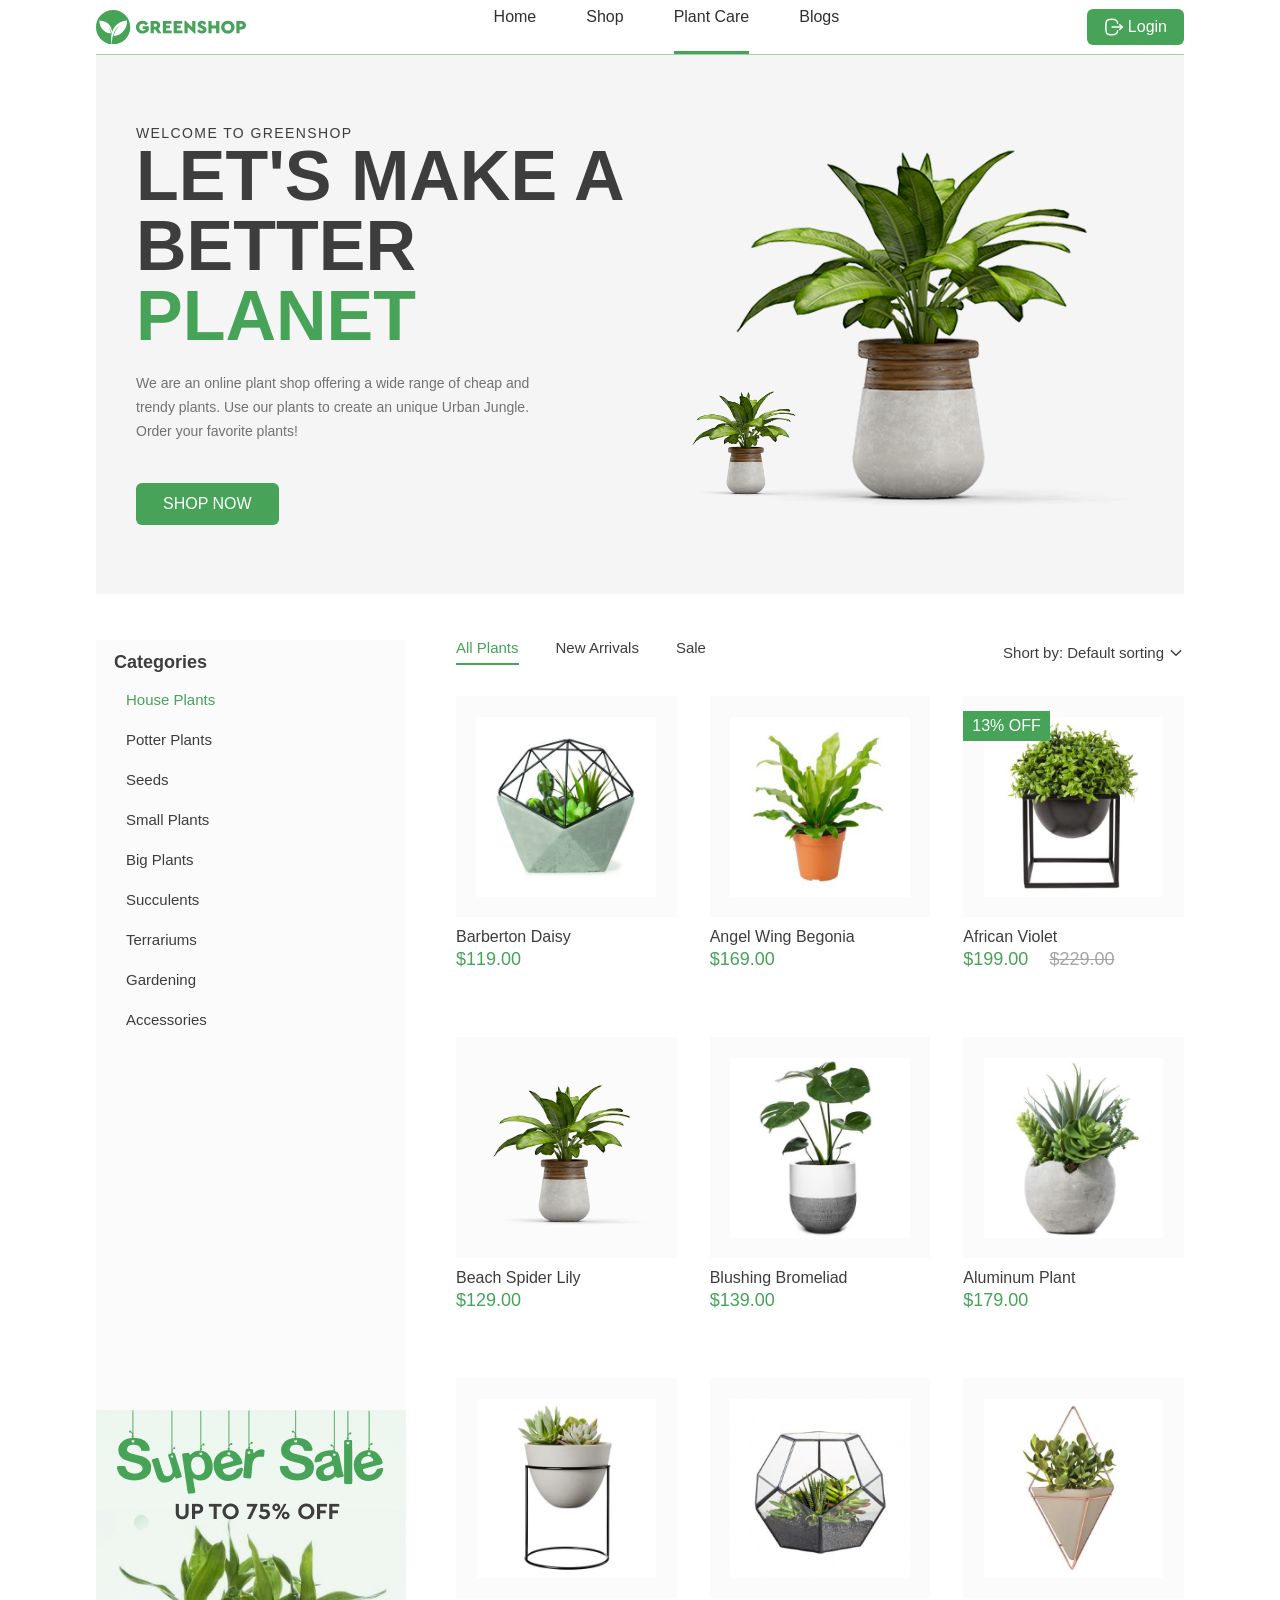
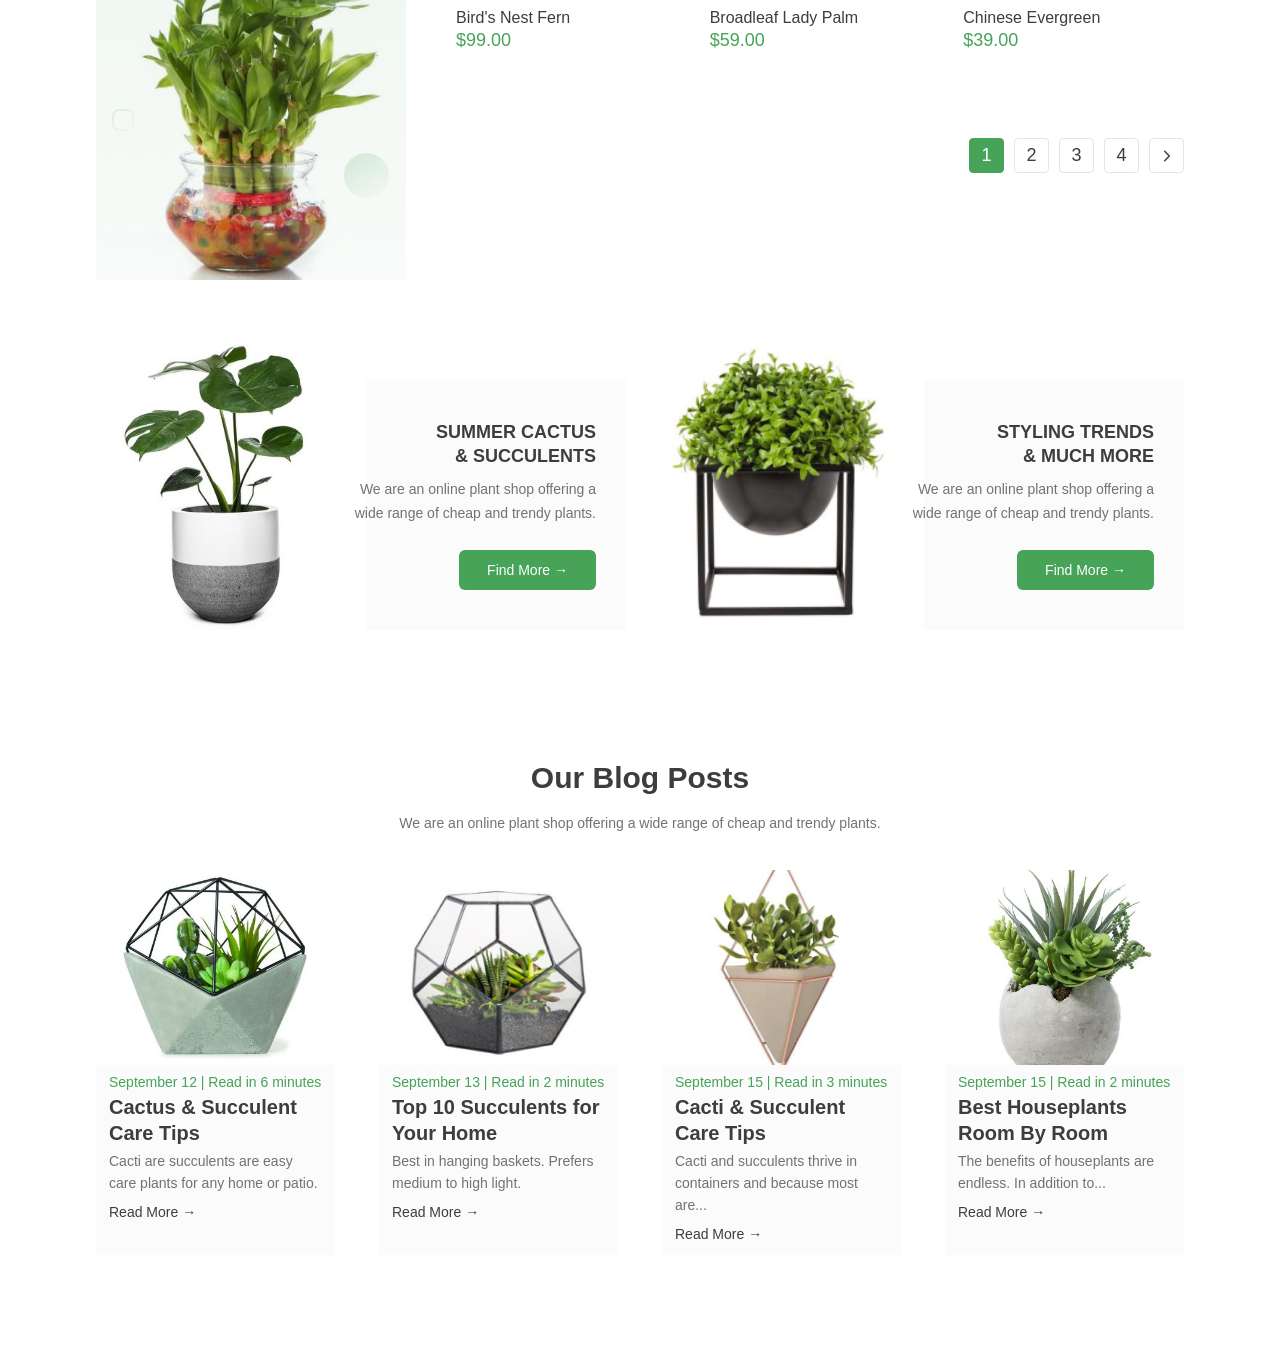
==== commit d1da9342: "fix product icons" ====
--- a/index.html
+++ b/index.html
@@ -163,11 +163,11 @@
         <div class="productImageBox">
             <img src="./img/flower1.png" alt="Barberton Daisy">
 
-            <div class="productActions">
-                <a class="productAction" href="#">🛒</a>
-                <a class="productAction" href="#">♡</a>
-                <a class="productAction" href="#">🔍</a>
-            </div>
+           <svg width="125" height="35" viewBox="0 0 125 35" fill="none" xmlns="http://www.w3.org/2000/svg">
+            <rect width="35" height="35" rx="4" fill="white"/>
+            <rect x="45" width="35" height="35" rx="4" fill="white"/>
+            <rect x="90" width="35" height="35" rx="4" fill="white"/>
+        </svg>
         </div>
         <h4 class="productName">Barberton Daisy</h4>
         <p class="productPrice">$119.00</p>
--- a/styles/styles.css
+++ b/styles/styles.css
@@ -141,7 +141,7 @@
     margin-top: 40px;
 }
 
-/* PRODUCTS SECTION */
+
 
 .shopSection {
     display: flex;
@@ -370,8 +370,6 @@
     transform: rotate(-90deg);
 }
 
-/* PROMO SECTION */
-
 .promoSection {
     display: flex;
     gap: 28px;
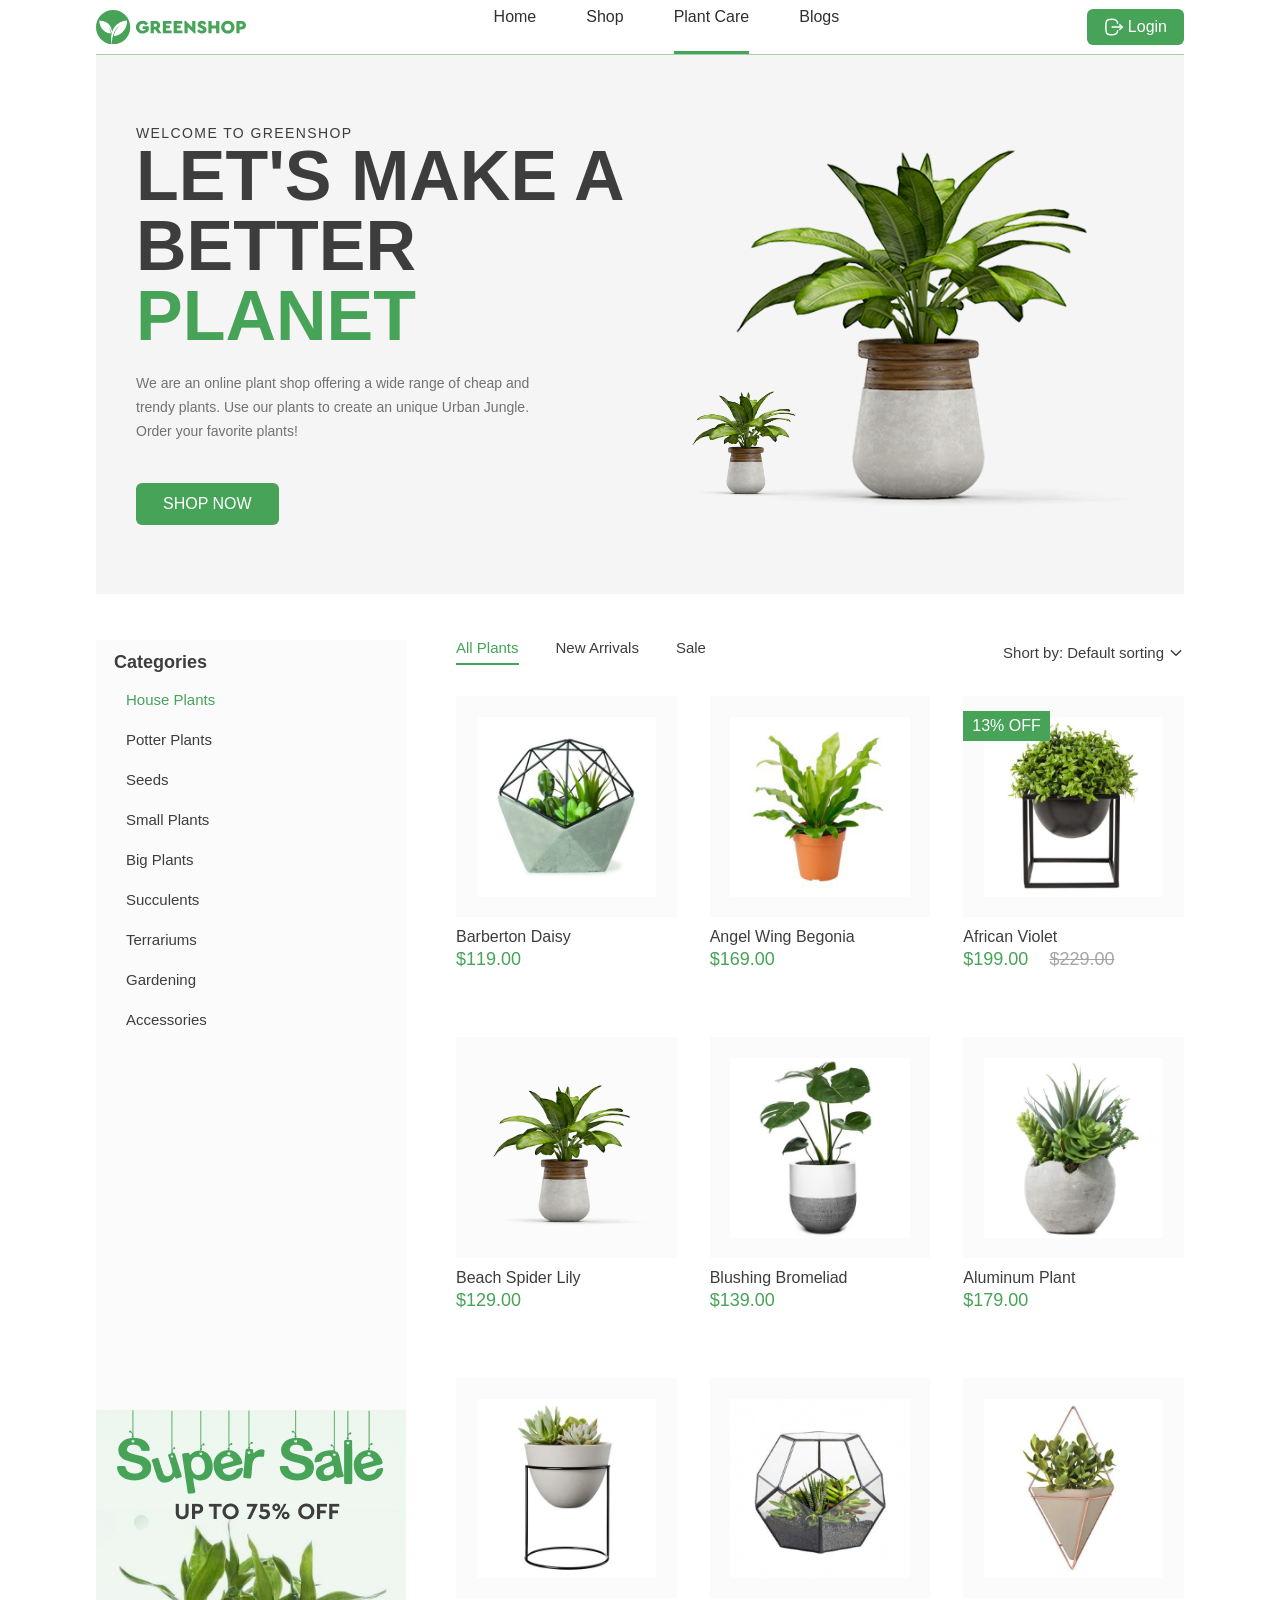
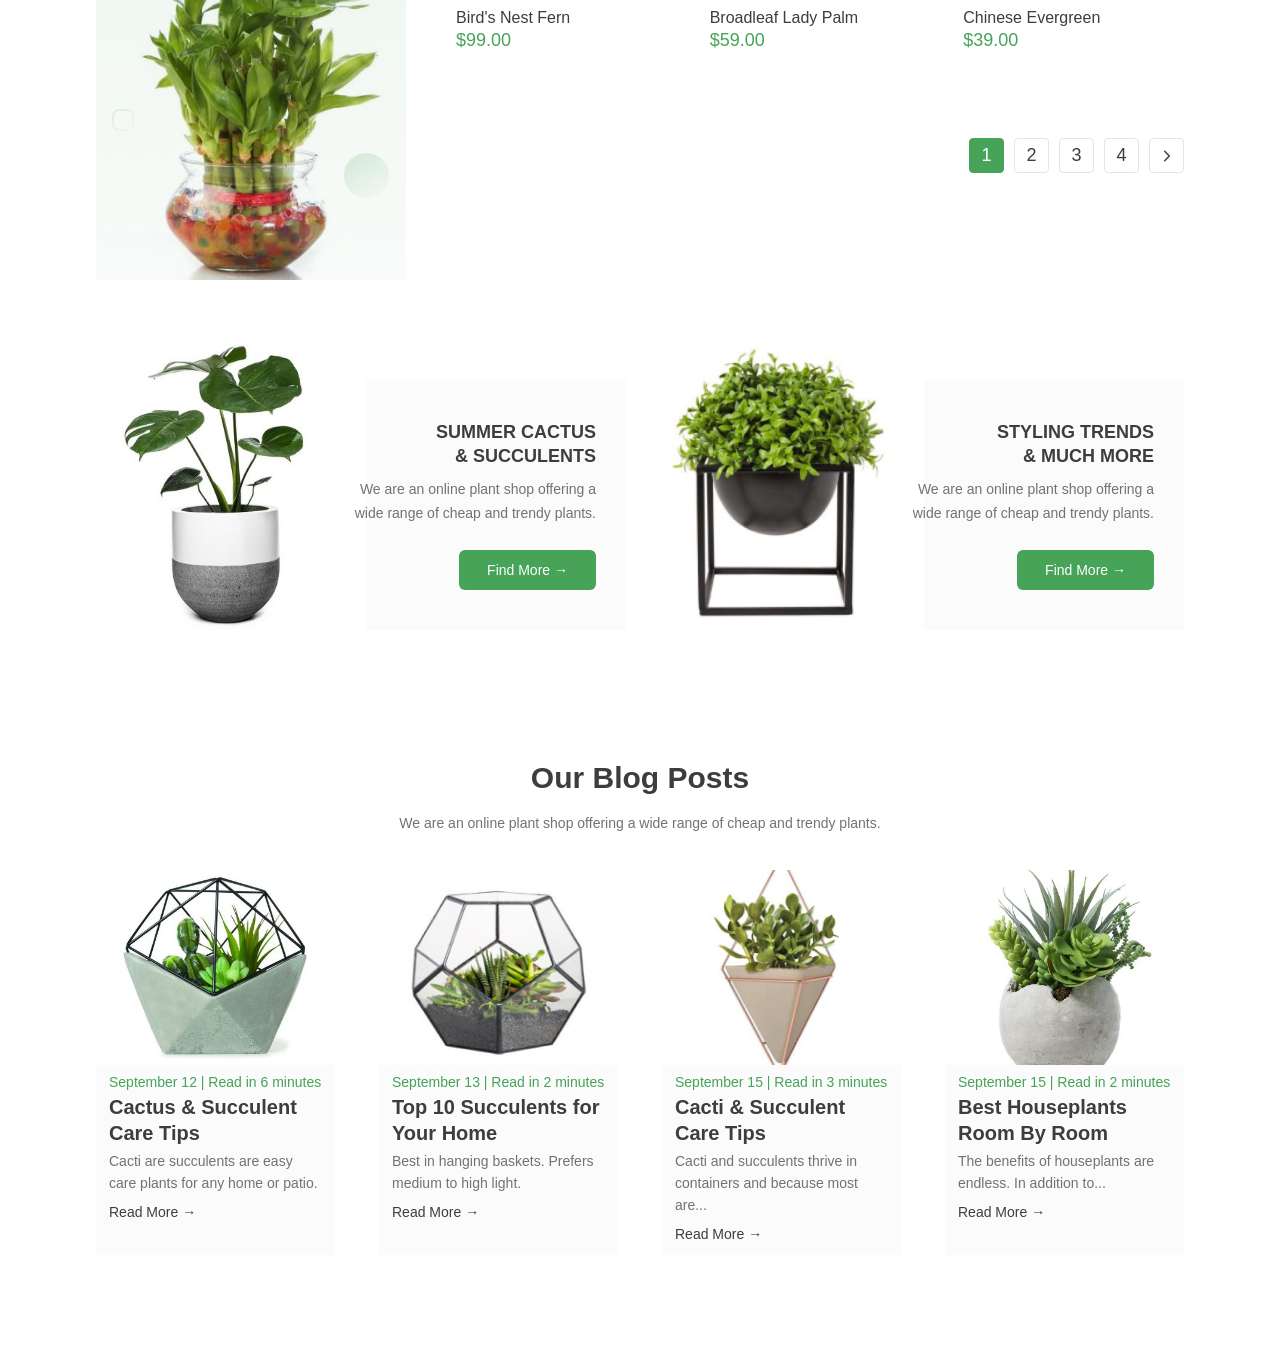
==== commit cd3ba432: "fix first product card layout" ====
--- a/index.html
+++ b/index.html
@@ -162,12 +162,11 @@
     <div class="productCard">
         <div class="productImageBox">
             <img src="./img/flower1.png" alt="Barberton Daisy">
-
-           <svg width="125" height="35" viewBox="0 0 125 35" fill="none" xmlns="http://www.w3.org/2000/svg">
-            <rect width="35" height="35" rx="4" fill="white"/>
-            <rect x="45" width="35" height="35" rx="4" fill="white"/>
-            <rect x="90" width="35" height="35" rx="4" fill="white"/>
-        </svg>
+        <div class="productActions">
+    <a class="productAction" href="#">🛒</a>
+    <a class="productAction" href="#">♡</a>
+    <a class="productAction" href="#">🔍</a>
+        </div>
         </div>
         <h4 class="productName">Barberton Daisy</h4>
         <p class="productPrice">$119.00</p>
--- a/styles/styles.css
+++ b/styles/styles.css
@@ -596,4 +596,37 @@
 
 .dropdownItemHasSubmenu:hover > .dropdownLink .dropdownArrow {
     transform: rotate(90deg);
+}
+.productImageBox {
+    position: relative;
+}
+
+.productActions {
+    position: absolute;
+    left: 50%;
+    bottom: 7px;
+    transform: translateX(-50%);
+    display: flex;
+    gap: 10px;
+    opacity: 0;
+    visibility: hidden;
+    z-index: 5;
+}
+
+.productCard:hover .productActions {
+    opacity: 1;
+    visibility: visible;
+}
+
+.productAction {
+    width: 35px;
+    height: 35px;
+    background-color: #ffffff;
+    border-radius: 4px;
+    display: flex;
+    align-items: center;
+    justify-content: center;
+    text-decoration: none;
+    color: #3D3D3D;
+    font-size: 18px;
 }
